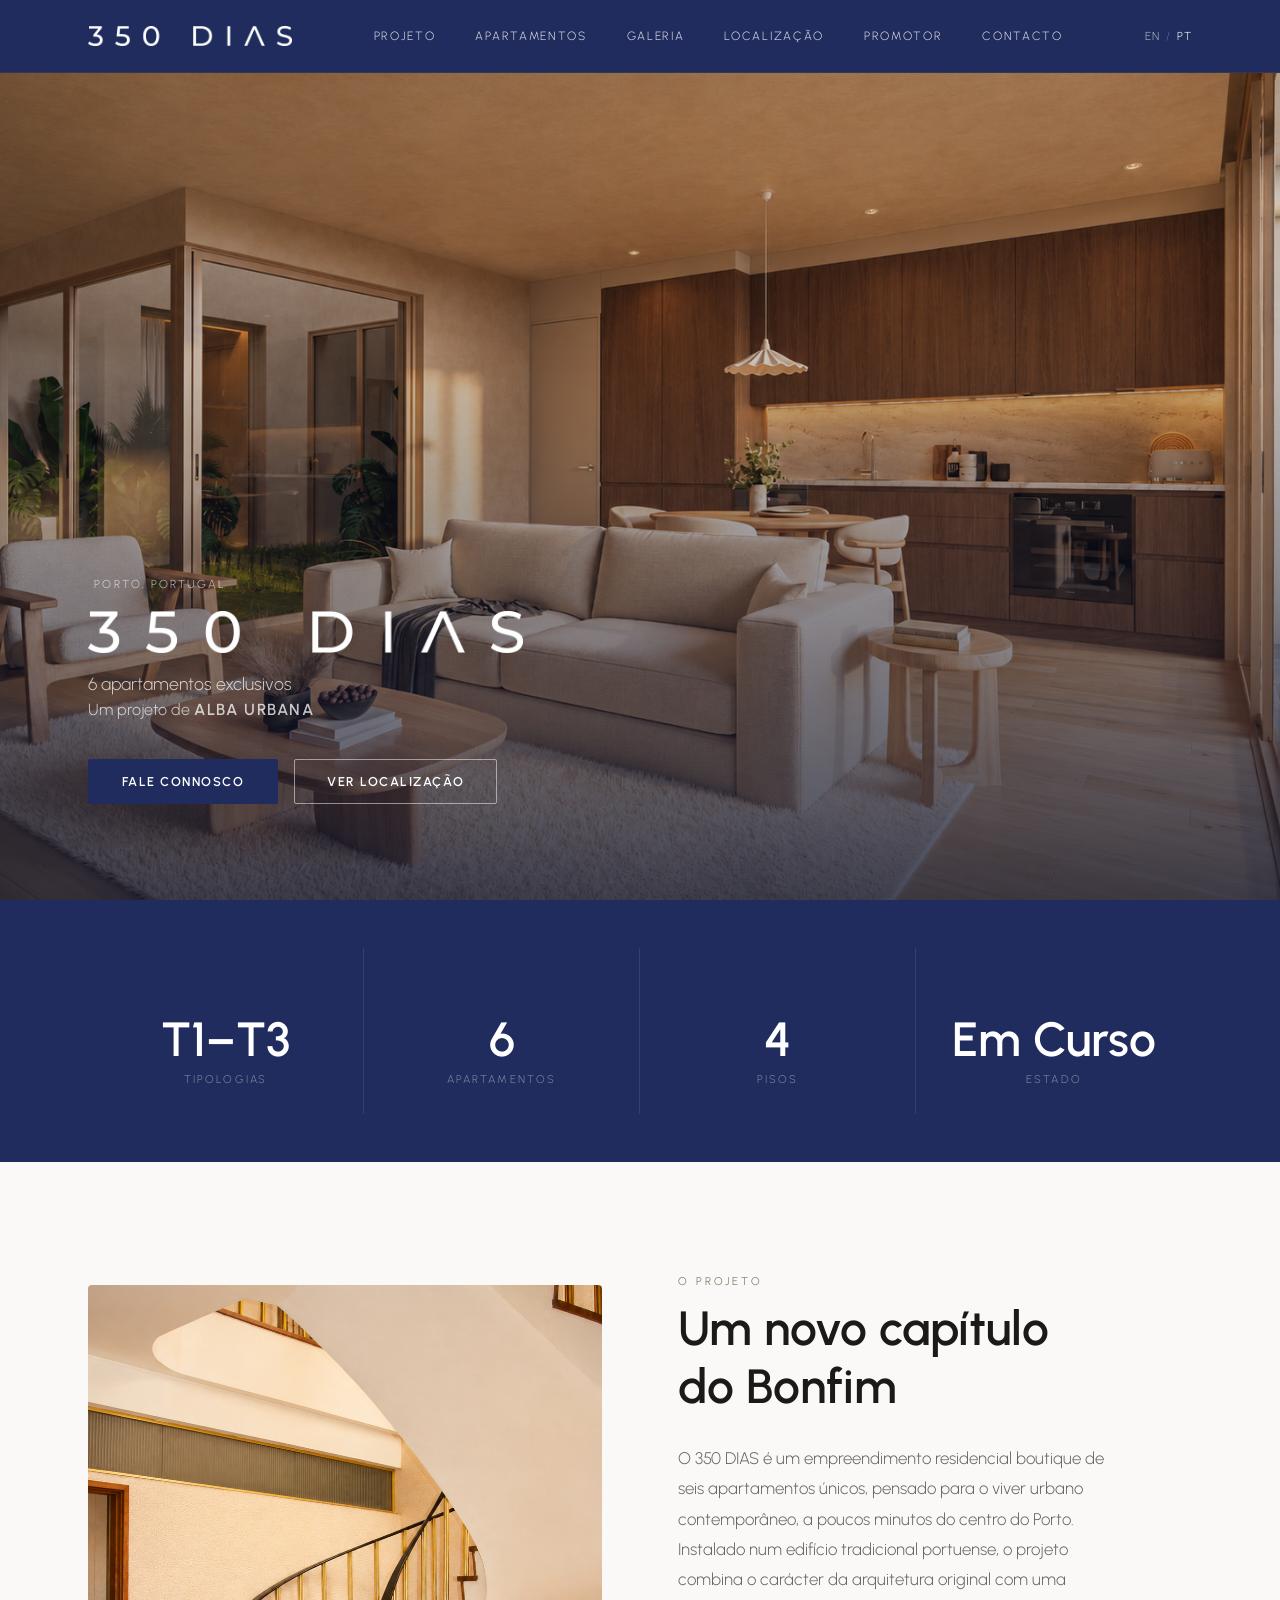
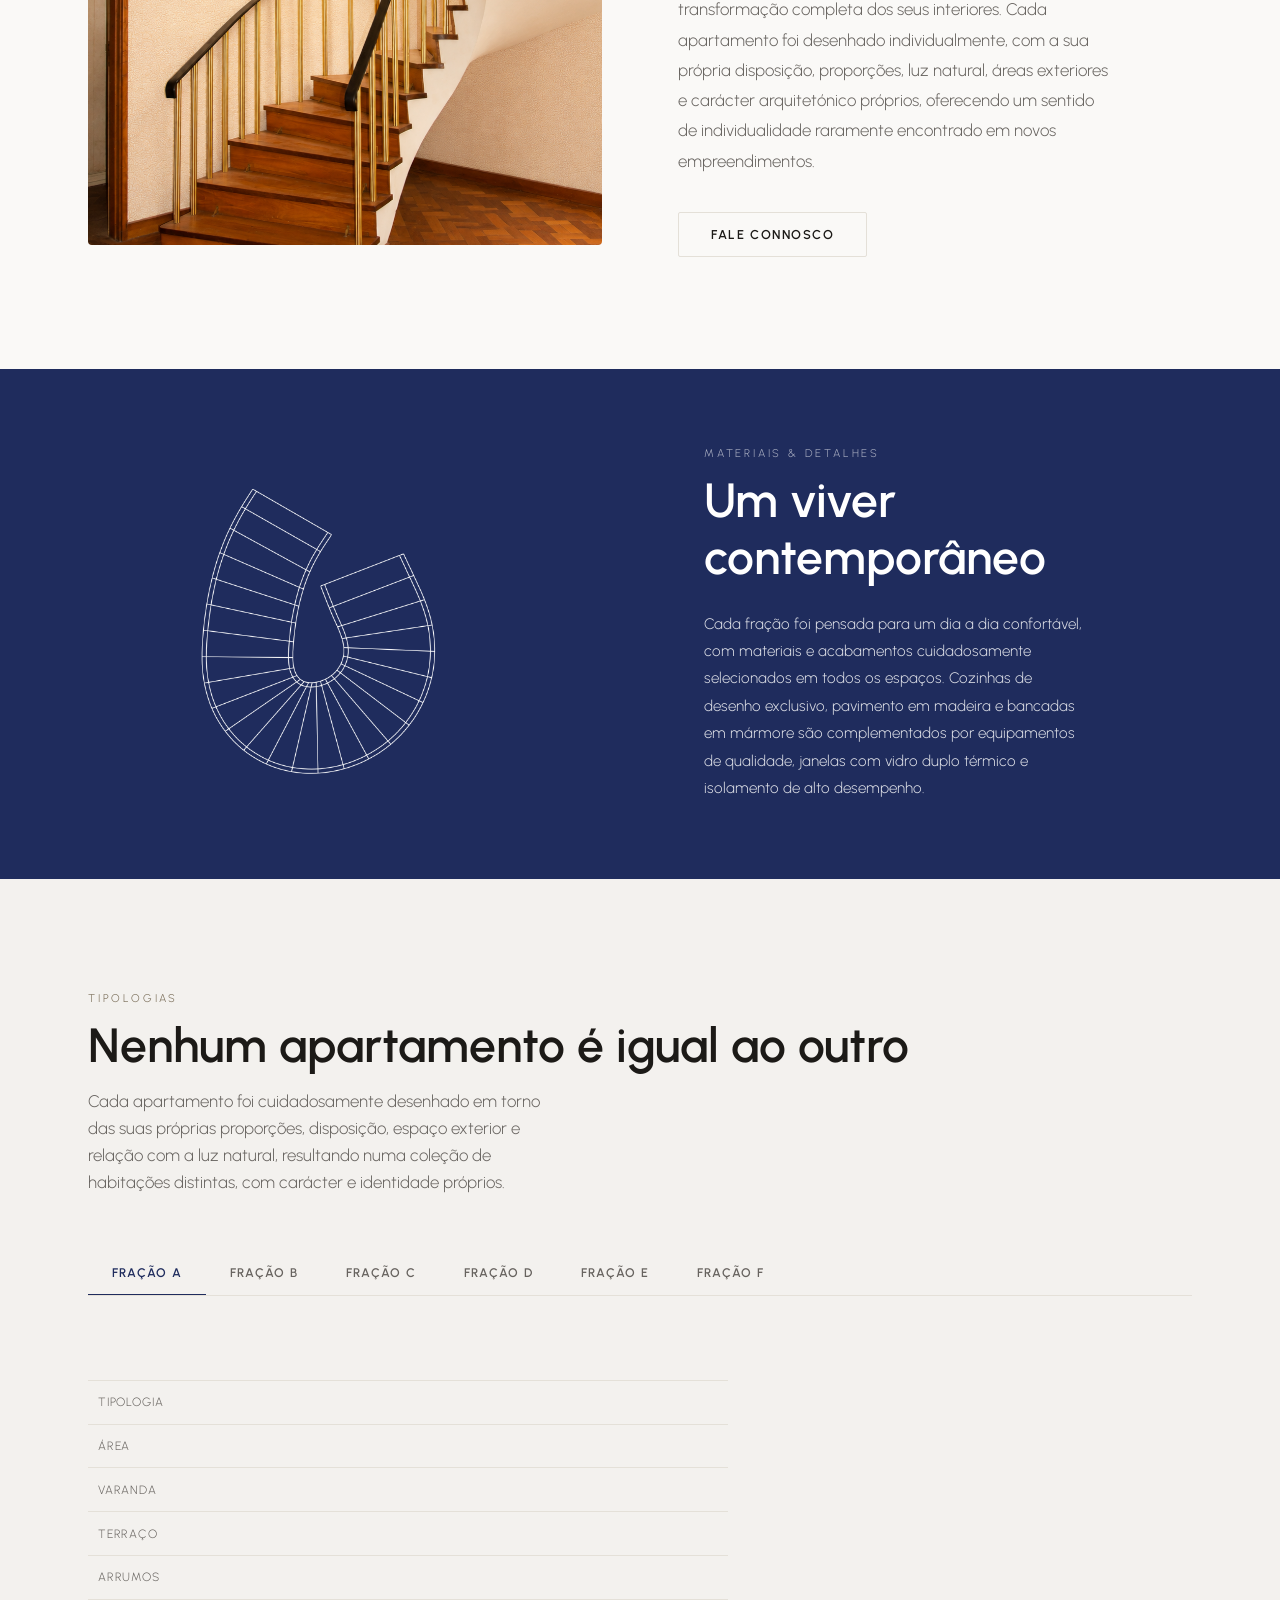
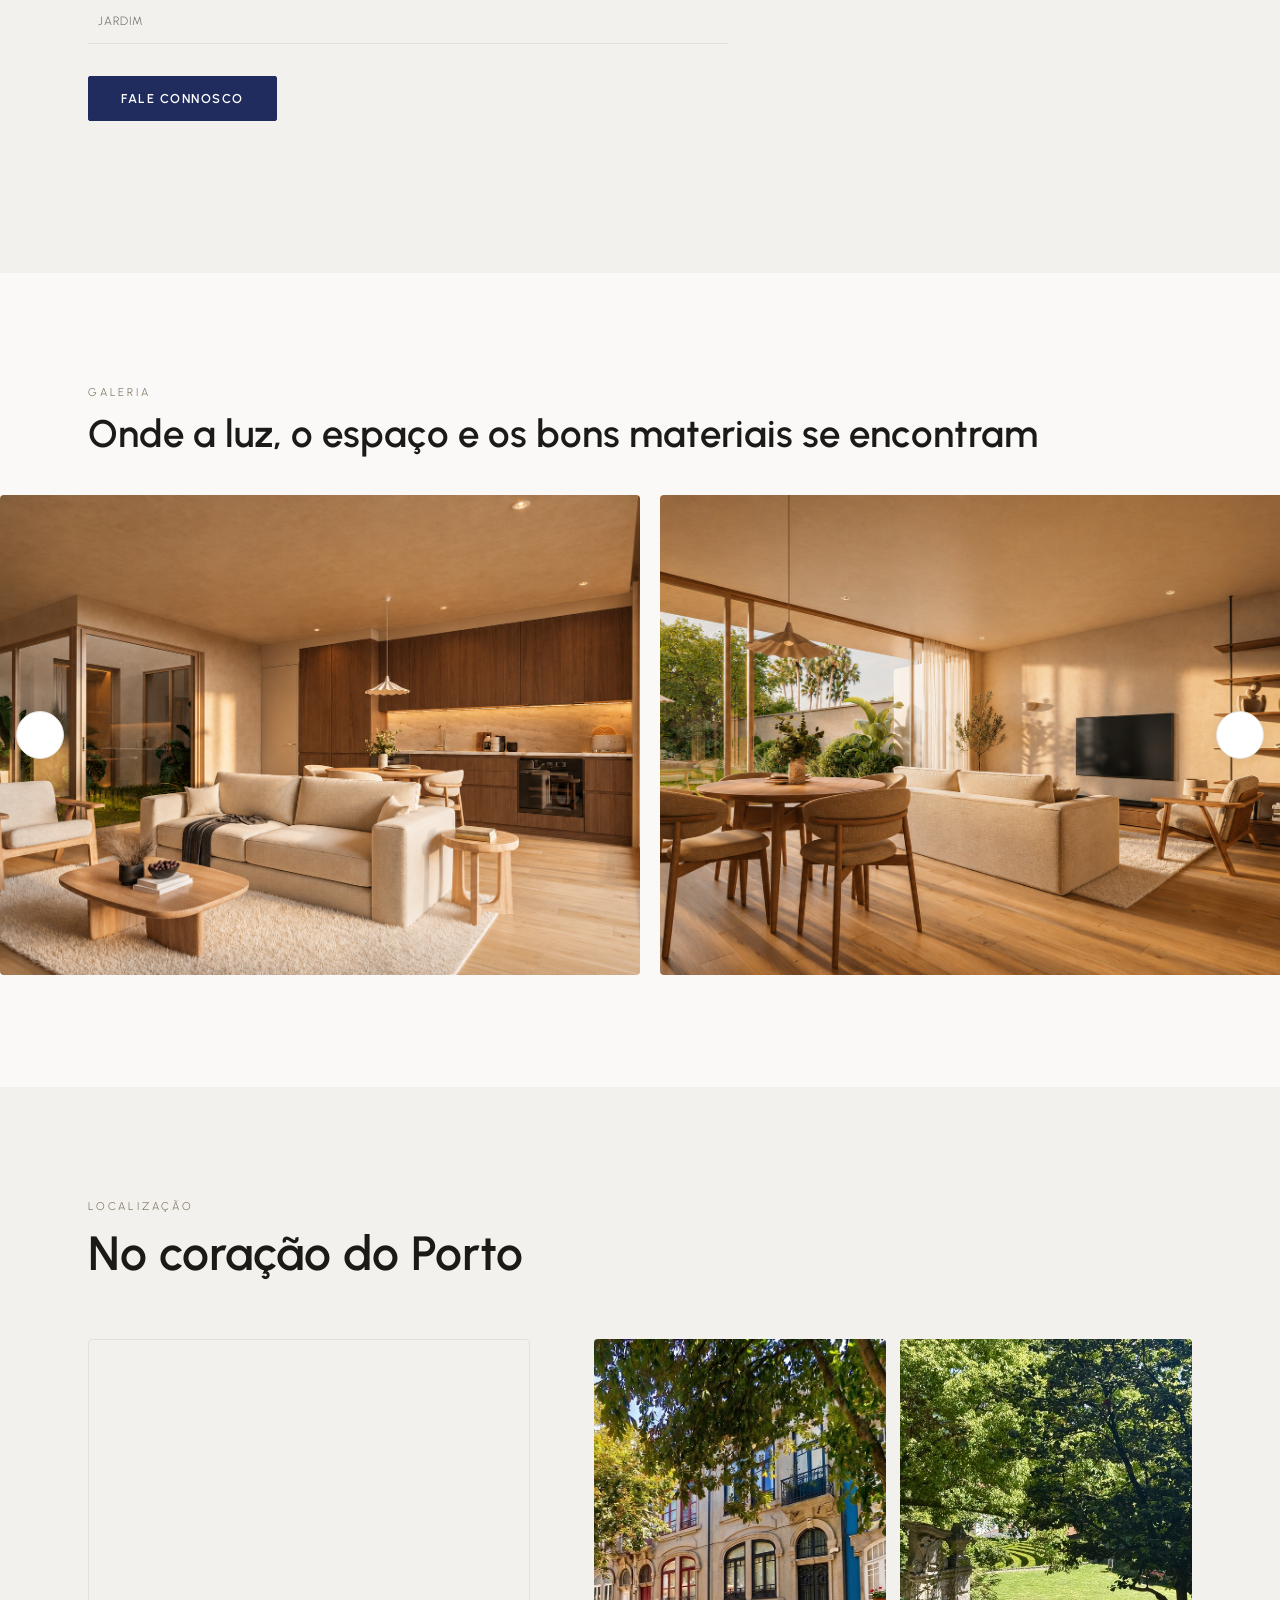
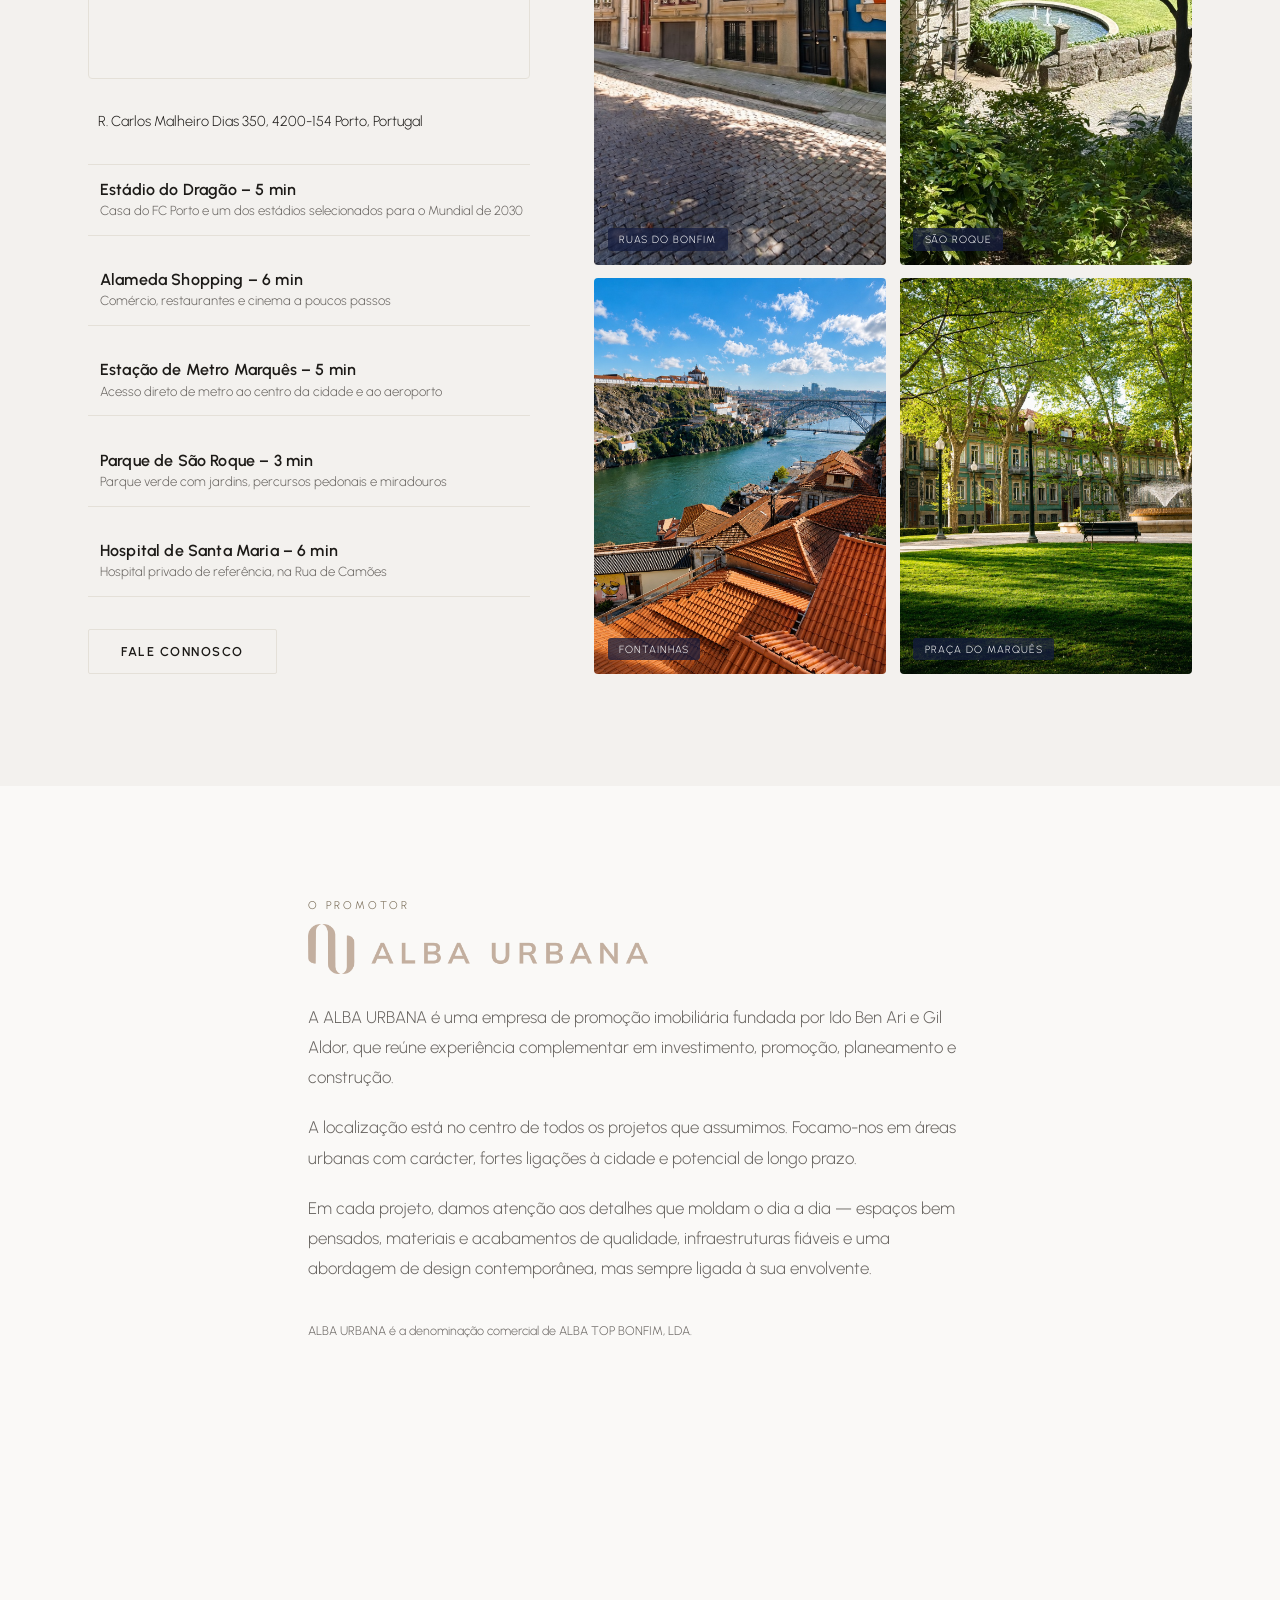
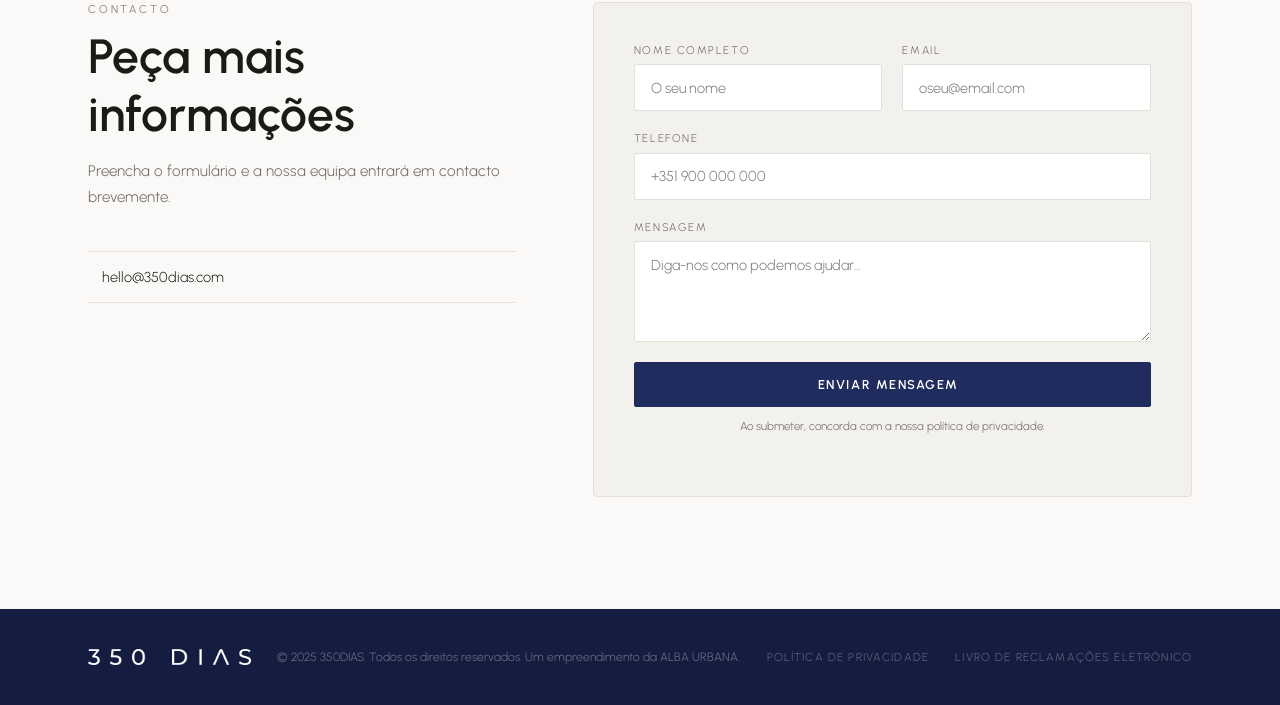
==== index-pt.html @ e238058c "Add full Portuguese (Portugal) translation of the site as index-pt.html; fix language toggle to navi" ====
<!DOCTYPE html>
<html lang="pt">
<head>
  <meta charset="UTF-8" />
  <meta name="viewport" content="width=device-width, initial-scale=1.0" />
  <title>350DIAS — Uma Nova Visão Residencial no Porto</title>
  <meta name="description" content="350DIAS é um empreendimento residencial exclusivo no Porto. Apartamentos premium pensados para o conforto, a elegância e a alma da cidade." />
  <meta name="keywords" content="350DIAS, imobiliário Porto, apartamentos de luxo, residencial Porto" />
  <meta property="og:title" content="350DIAS — Uma Nova Visão Residencial no Porto" />
  <meta property="og:description" content="Empreendimento residencial exclusivo no Porto." />
  <meta property="og:image" content="images/gallery-2.jpg" />
  <meta property="og:type" content="website" />

  <!-- Fonts: self-hosted (no external CDN — avoids sending visitor IPs to Google before consent) -->
  <link rel="stylesheet" href="assets/fonts/fonts.css" />

  <!-- Lucide Icons -->
  <script src="https://unpkg.com/lucide@latest/dist/umd/lucide.js"></script>

  <link rel="stylesheet" href="styles.css" />
</head>
<body>

  <a class="skip-link" href="#home">Saltar para o conteúdo</a>

  <!-- ── NAV ───────────────────────────────── -->
  <header class="nav" id="nav">
    <div class="nav__inner">
      <a class="nav__logo" href="#home"><img src="images/350dias-logo-white.png" alt="350 DIAS" /></a>

      <nav class="nav__links">
        <a href="#about">Projeto</a>
        <a href="#apartments">Apartamentos</a>
        <a href="#gallery">Galeria</a>
        <a href="#location">Localização</a>
        <a href="#developers">Promotor</a>
        <a href="#contact">Contacto</a>
      </nav>

      <div class="nav__controls">
        <div class="lang-toggle" id="langToggle">
          <button class="lang-btn" data-lang="en" aria-pressed="false">EN</button>
          <span class="lang-sep">/</span>
          <button class="lang-btn active" data-lang="pt" aria-pressed="true">PT</button>
        </div>
        <button class="nav__burger" id="navBurger" aria-label="Menu">
          <i data-lucide="menu"></i>
        </button>
      </div>
    </div>

    <div class="nav__drawer" id="navDrawer">
      <a href="#about"      class="drawer-link">Projeto</a>
      <a href="#apartments" class="drawer-link">Apartamentos</a>
      <a href="#gallery"    class="drawer-link">Galeria</a>
      <a href="#location"   class="drawer-link">Localização</a>
      <a href="#developers" class="drawer-link">Promotor</a>
      <a href="#contact"    class="drawer-link">Contacto</a>
    </div>
  </header>

  <main id="home" tabindex="-1">

    <!-- ── HERO ──────────────────────────────
         ADD SLIDESHOW IMAGES:
         Slide 1 uses gallery-2.jpg; slides 2–4 use hero-2.jpg, hero-3.jpg, gallery-4.jpg
         in the /images/ folder.
         To add another image: copy one .hero__slide
         div below and change the filename.
    ─────────────────────────────────────────── -->
    <section class="hero" id="hero">
      <div class="hero__slideshow" id="heroSlideshow" aria-hidden="true">
        <div class="hero__slide active" style="background-image:url('images/gallery-2.jpg')"></div>
        <div class="hero__slide"        style="background-image:url('images/hero-2.jpg')"></div>
        <div class="hero__slide"        style="background-image:url('images/hero-3.jpg')"></div>
        <div class="hero__slide"        style="background-image:url('images/gallery-4.jpg')"></div>
      </div>
      <div class="hero__overlay"></div>

      <div class="hero__content">
        <span class="hero__location">
          <i data-lucide="map-pin"></i>
          Porto, Portugal
        </span>
        <h1 class="hero__heading">
          <img src="images/350dias-logo-white.png" alt="350 DIAS" />
        </h1>
        <p class="hero__sub">
          6 apartamentos exclusivos
        </p>
        <p class="hero__by">
          Um projeto de <strong>ALBA URBANA</strong>
        </p>
        <div class="hero__ctas">
          <a href="#contact" class="btn btn--primary">Fale Connosco</a>
          <a href="#location" class="btn btn--ghost">Ver Localização</a>
        </div>
      </div>

      <div class="hero__scroll" aria-hidden="true">
        <i data-lucide="chevron-down"></i>
      </div>
    </section>

    <!-- ── STATS ─────────────────────────────── -->
    <section class="stats">
      <div class="container">
        <div class="stats__grid">
          <div class="stat"><span class="stat__value">T1–T3</span><span class="stat__label">Tipologias</span></div>
          <div class="stat"><span class="stat__value">6</span><span class="stat__label">Apartamentos</span></div>
          <div class="stat"><span class="stat__value">4</span><span class="stat__label">Pisos</span></div>
          <div class="stat"><span class="stat__value">Em Curso</span><span class="stat__label">Estado</span></div>
        </div>
      </div>
    </section>

    <!-- ── ABOUT ─────────────────────────────── -->
    <section class="about section" id="about">
      <div class="container about__grid">
        <div class="about__image-wrap">
          <div class="about__image"
               style="background-image:url('images/gallery-1.jpg')"></div>
        </div>
        <div class="about__text">
          <span class="about__by">O Projeto</span>
          <h2 class="section-heading">
            Um novo capítulo<br>do Bonfim
          </h2>
          <div class="about__body">
            <p>
              O 350 DIAS é um empreendimento residencial boutique de seis apartamentos únicos,
              pensado para o viver urbano contemporâneo, a poucos minutos do centro do Porto.
              Instalado num edifício tradicional portuense, o projeto combina o carácter da
              arquitetura original com uma transformação completa dos seus interiores.
              Cada apartamento foi desenhado individualmente, com a sua própria disposição,
              proporções, luz natural, áreas exteriores e carácter arquitetónico próprios,
              oferecendo um sentido de individualidade raramente encontrado em novos empreendimentos.
            </p>
          </div>
          <a href="#contact" class="btn btn--outline">Fale Connosco</a>
        </div>
      </div>
    </section>

    <!-- ── HERITAGE ──────────────────────────── -->
    <section class="heritage" id="heritage">
      <div class="heritage__grid">
        <div class="heritage__image-wrap">
          <img src="images/staircase-line-art.png" alt="Desenho técnico da escadaria" loading="lazy" />
        </div>
        <div class="heritage__panel">
          <span class="heritage__label">Materiais &amp; Detalhes</span>
          <h2 class="heritage__heading">Um viver contemporâneo</h2>
          <div class="heritage__body">
            <p>
              Cada fração foi pensada para um dia a dia confortável, com materiais e
              acabamentos cuidadosamente selecionados em todos os espaços. Cozinhas de
              desenho exclusivo, pavimento em madeira e bancadas em mármore são complementados
              por equipamentos de qualidade, janelas com vidro duplo térmico e isolamento de
              alto desempenho.
            </p>
          </div>
        </div>
      </div>
    </section>

    <!-- ── APARTMENTS ─────────────────────────
         UNIT IMAGES: place unit-a.png ... unit-f.png
         in /images/ folder.
         STATUS: edit status in content.js
         ("available" or "sold")
    ─────────────────────────────────────────── -->
    <section class="apartments section section--alt" id="apartments">
      <div class="container">
        <div class="section-header">
          <span class="section-label">Tipologias</span>
          <h2 class="section-heading">Nenhum apartamento é igual ao outro</h2>
          <p class="section-sub">Cada apartamento foi cuidadosamente desenhado em torno das suas próprias proporções, disposição, espaço exterior e relação com a luz natural, resultando numa coleção de habitações distintas, com carácter e identidade próprios.</p>
        </div>

        <!-- Tabs -->
        <div class="apt-tabs" id="aptTabs" role="tablist">
          <!-- Built by main.js from CONTENT.units -->
        </div>

        <!-- Panel -->
        <div class="apt-panel" id="aptPanel">
          <!-- Top: details -->
          <div class="apt-details">
            <div class="apt-details__header">
              <h3 id="aptName" class="apt-details__name"></h3>
              <span id="aptStatus" class="apt-status"></span>
            </div>
            <dl class="apt-details__list">
              <div class="apt-detail">
                <dt><i data-lucide="layout-grid"></i> Tipologia</dt>
                <dd id="aptTypology"></dd>
              </div>
              <div class="apt-detail">
                <dt><i data-lucide="maximize-2"></i> Área</dt>
                <dd id="aptArea"></dd>
              </div>
              <div class="apt-detail">
                <dt><i data-lucide="sun"></i> Varanda</dt>
                <dd id="aptBalcony"></dd>
              </div>
              <div class="apt-detail">
                <dt><i data-lucide="square"></i> Terraço</dt>
                <dd id="aptTerrace"></dd>
              </div>
              <div class="apt-detail">
                <dt><i data-lucide="archive"></i> Arrumos</dt>
                <dd id="aptStorage"></dd>
              </div>
              <div class="apt-detail">
                <dt><i data-lucide="trees"></i> Jardim</dt>
                <dd id="aptGarden"></dd>
              </div>
            </dl>
            <a href="#contact" class="btn btn--primary">Fale Connosco</a>
          </div>

          <!-- Bottom: floor plan(s) -->
          <div class="apt-image-wrap"><!-- filled by JS: one or two floor plans --></div>
          <div class="apt-floor__hint" aria-hidden="true">
            <i data-lucide="move-horizontal"></i>
            <span>Arraste para explorar</span>
          </div>
        </div>
      </div>
    </section>

    <!-- ── GALLERY ────────────────────────────
         Add images named gallery-1.jpg, gallery-2.jpg ...
         Place them in /images/ folder.
         To add: copy a .gallery__item div below.
    ─────────────────────────────────────────── -->
    <section class="gallery section" id="gallery">
      <div class="container">
        <div class="section-header">
          <span class="section-label">Galeria</span>
          <h2 class="section-heading gallery__heading">Onde a luz, o espaço e os bons materiais se encontram</h2>
        </div>
      </div>

      <div class="gallery__wrapper">
        <button class="gallery__arrow gallery__arrow--prev" id="galleryPrev" aria-label="Anterior">
          <i data-lucide="arrow-left"></i>
        </button>
        <div class="gallery__track" id="galleryTrack">
          <div class="gallery__item"><img src="images/gallery-2.jpg" alt="Entrada"     loading="lazy" /></div>
          <div class="gallery__item"><img src="images/gallery-3.jpg" alt="Edifício"     loading="lazy" /></div>
          <div class="gallery__item"><img src="images/gallery-4.jpg" alt="Edifício 2"   loading="lazy" /></div>
          <div class="gallery__item"><img src="images/gallery-5.jpg" alt="Vizinhança" loading="lazy" /></div>
          <div class="gallery__item"><img src="images/gallery-6.jpg" alt="Fachada do edifício" loading="lazy" /></div>
          <div class="gallery__item"><img src="images/gallery-7.jpg" alt="Área comum"     loading="lazy" /></div>
          <div class="gallery__item"><img src="images/gallery-8.jpg" alt="Terraço na cobertura" loading="lazy" /></div>
          <div class="gallery__item"><img src="images/gallery-9.jpg" alt="Vista do jardim"     loading="lazy" /></div>
          <div class="gallery__item"><img src="images/hero-2.jpg" alt="Fachada principal do edifício" loading="lazy" /></div>
          <div class="gallery__item"><img src="images/hero-3.jpg" alt="Fachada traseira e jardim" loading="lazy" /></div>
        </div>
        <button class="gallery__arrow gallery__arrow--next" id="galleryNext" aria-label="Seguinte">
          <i data-lucide="arrow-right"></i>
        </button>
      </div>
      <div class="gallery__hint" aria-hidden="true">
        <i data-lucide="move-horizontal"></i>
        <span>Arraste para explorar</span>
      </div>
    </section>

        <!-- ── LOCATION ──────────────────────────── -->
    <section class="location section section--alt" id="location">
      <div class="container">
        <div class="section-header">
          <span class="section-label">Localização</span>
          <h2 class="section-heading">No coração do Porto</h2>
        </div>
      </div>
      <div class="location__grid container">
        <div class="location__info">
          <div class="location__map">
            <iframe
              title="Mapa 350DIAS"
              src="https://www.google.com/maps/embed?pb=!1m18!1m12!1m3!1d3004.5!2d-8.6163!3d41.1621!2m3!1f0!2f0!3f0!3m2!1i1024!2i768!4f13.1!3m3!1m2!1s0xd2464a09f6c40f1%3A0x1!2sR.+Carlos+Malheiro+Dias+350%2C+4200-154+Porto!5e0!3m2!1spt!2spt!4v1"
              width="100%" height="100%" style="border:0" allowfullscreen loading="lazy">
            </iframe>
          </div>
          <div class="location__highlights">
          <p class="location__address">
            <i data-lucide="map-pin"></i>
            R. Carlos Malheiro Dias 350, 4200-154 Porto, Portugal
          </p>
          <ul class="location__list location__list--rich">

            <li class="location__item">
              <span class="location__icon">
                <i data-lucide="landmark"></i>
              </span>
              <span class="location__item-text">
                <strong>Estádio do Dragão – 5 min</strong>
                <span>Casa do FC Porto e um dos estádios selecionados para o Mundial de 2030</span>
              </span>
            </li>

            <li class="location__item">
              <span class="location__icon">
                <i data-lucide="shopping-bag"></i>
              </span>
              <span class="location__item-text">
                <strong>Alameda Shopping – 6 min</strong>
                <span>Comércio, restaurantes e cinema a poucos passos</span>
              </span>
            </li>

            <li class="location__item">
              <span class="location__icon">
                <i data-lucide="train-front"></i>
              </span>
              <span class="location__item-text">
                <strong>Estação de Metro Marquês – 5 min</strong>
                <span>Acesso direto de metro ao centro da cidade e ao aeroporto</span>
              </span>
            </li>

            <li class="location__item">
              <span class="location__icon">
                <i data-lucide="trees"></i>
              </span>
              <span class="location__item-text">
                <strong>Parque de São Roque – 3 min</strong>
                <span>Parque verde com jardins, percursos pedonais e miradouros</span>
              </span>
            </li>

            <li class="location__item">
              <span class="location__icon">
                <i data-lucide="hospital"></i>
              </span>
              <span class="location__item-text">
                <strong>Hospital de Santa Maria – 6 min</strong>
                <span>Hospital privado de referência, na Rua de Camões</span>
              </span>
            </li>

          </ul>
          <a href="#contact" class="btn btn--outline">Fale Connosco</a>
          </div>
        </div>
        <div class="location__gallery">
          <div class="location__photo">
            <img src="images/location-park.jpg" alt="Ruas do Bonfim" loading="lazy" />
            <span class="location__photo-caption">Ruas do Bonfim</span>
          </div>
          <div class="location__photo">
            <img src="images/location-sao-roque-2.jpg" alt="São Roque" loading="lazy" />
            <span class="location__photo-caption">São Roque</span>
          </div>
          <div class="location__photo">
            <img src="images/location-fontainhas.jpg" alt="Fontainhas" loading="lazy" />
            <span class="location__photo-caption">Fontainhas</span>
          </div>
          <div class="location__photo">
            <img src="images/location-marques.jpg" alt="Praça do Marquês" loading="lazy" />
            <span class="location__photo-caption">Praça do Marquês</span>
          </div>
        </div>
      </div>
    </section>

    <!-- ── DEVELOPERS ────────────────────────── -->
    <section class="developers section" id="developers">
      <div class="container developers__inner">
        <span class="section-label">O Promotor</span>
        <img src="images/alba-urbana-logo.png" alt="ALBA URBANA" class="developers__logo" />
        <div class="about__body developers__body">
          <p>
            A ALBA URBANA é uma empresa de promoção imobiliária fundada por Ido Ben Ari e
            Gil Aldor, que reúne experiência complementar em investimento, promoção,
            planeamento e construção.
          </p>
          <p>
            A localização está no centro de todos os projetos que assumimos. Focamo-nos em
            áreas urbanas com carácter, fortes ligações à cidade e potencial de longo prazo.
          </p>
          <p>
            Em cada projeto, damos atenção aos detalhes que moldam o dia a dia — espaços bem
            pensados, materiais e acabamentos de qualidade, infraestruturas fiáveis e uma
            abordagem de design contemporânea, mas sempre ligada à sua envolvente.
          </p>
          <p class="developers__legal-note" style="font-size:0.78rem;color:var(--color-muted);margin-top:1rem;">
            ALBA URBANA é a denominação comercial de ALBA TOP BONFIM, LDA.
          </p>
        </div>
      </div>
    </section>

    <!-- ── CONTACT ───────────────────────────── -->
    <section class="contact section" id="contact">
      <div class="container contact__grid">
        <div class="contact__info">
          <span class="section-label">Contacto</span>
          <h2 class="section-heading">Peça mais informações</h2>
          <p class="contact__sub">Preencha o formulário e a nossa equipa entrará em contacto brevemente.</p>
          <ul class="contact__channels">
            <li><a href="mailto:hello@350dias.com"><i data-lucide="mail"></i> hello@350dias.com</a></li>
          </ul>
        </div>
        <div class="contact__form-wrap">
          <form class="contact__form" id="contactForm" novalidate>
            <div class="form-row">
              <div class="form-group">
                <label for="fieldName">Nome completo</label>
                <input type="text" id="fieldName" name="fi-text-fullName" placeholder="O seu nome" required />
              </div>
              <div class="form-group">
                <label for="fieldEmail">Email</label>
                <input type="email" id="fieldEmail" name="fi-sender-email" placeholder="oseu@email.com" required />
              </div>
            </div>
            <div class="form-group">
              <label for="fieldPhone">Telefone</label>
              <input type="tel" id="fieldPhone" name="fi-sender-phone" placeholder="+351 900 000 000" />
            </div>
            <div class="form-group">
              <label for="fieldMessage">Mensagem</label>
              <textarea id="fieldMessage" name="fi-text-message" rows="4" placeholder="Diga-nos como podemos ajudar…"></textarea>
            </div>
            <button type="submit" class="btn btn--primary btn--full">
              Enviar mensagem <i data-lucide="send"></i>
            </button>
            <p class="form__note">Ao submeter, concorda com a nossa política de privacidade.</p>
            <p class="form__status" id="formStatus" aria-live="polite"></p>
          </form>
        </div>
      </div>
    </section>

  </main>

  <!-- ── FOOTER ───────────────────────────── -->
  <footer class="footer">
    <div class="container footer__inner">
      <span class="footer__logo"><img src="images/350dias-logo-white.png" alt="350 DIAS" /></span>
      <p class="footer__copy">© 2025 350DIAS. Todos os direitos reservados. Um empreendimento da ALBA URBANA.</p>
      <a href="privacy-policy-pt.html" class="footer__privacy">Política de Privacidade</a>
      <a href="https://www.livroreclamacoes.pt/Inicio/" target="_blank" rel="noopener" class="footer__privacy">Livro de Reclamações Eletrónico</a>
    </div>
  </footer>

  <!-- ── FLOOR PLAN / GALLERY LIGHTBOX ───────── -->
  <div class="lightbox" id="lightbox" role="dialog" aria-modal="true" aria-hidden="true">
    <button class="lightbox__close" id="lightboxClose" aria-label="Fechar">&times;</button>
    <button class="lightbox__nav lightbox__nav--prev" id="lightboxPrev" aria-label="Anterior">
      <svg viewBox="0 0 24 24" fill="none" stroke="currentColor" stroke-width="2"><path d="M15 18l-6-6 6-6"/></svg>
    </button>
    <img class="lightbox__img" id="lightboxImg" src="" alt="" />
    <button class="lightbox__nav lightbox__nav--next" id="lightboxNext" aria-label="Seguinte">
      <svg viewBox="0 0 24 24" fill="none" stroke="currentColor" stroke-width="2"><path d="M9 18l6-6-6-6"/></svg>
    </button>
    <span class="lightbox__counter" id="lightboxCounter"></span>
  </div>

  <script src="https://forminit.com/sdk/v1/forminit.js"></script>
  <script src="content.js"></script>
  <script src="main.js"></script>
</body>
</html>
---- assets/fonts/fonts.css ----
/* Self-hosted fonts — replaces the fonts.googleapis.com / fonts.gstatic.com
   CDN links. Loading fonts directly from Google sends visitor IP addresses
   to Google before consent is given, which is a GDPR issue. These files
   are served from your own domain instead.

   Paths below are relative to this file (not root-absolute), so this works
   whether the site is served from a domain root or a subfolder like
   idobenari-collab.github.io/dias350/. */

/* Bodoni Moda — 18pt optical-size cut, used for primary headings */
@font-face {
  font-family: 'Bodoni Moda 18pt';
  font-style: normal;
  font-weight: 400;
  font-display: swap;
  src: url('bodoni-moda-18pt-400-normal.woff2') format('woff2');
}
@font-face {
  font-family: 'Bodoni Moda 18pt';
  font-style: italic;
  font-weight: 400;
  font-display: swap;
  src: url('bodoni-moda-18pt-400-italic.woff2') format('woff2');
}

/* Urbanist — body text (Light) and subheadings/buttons (SemiBold) */
@font-face {
  font-family: 'Urbanist';
  font-style: normal;
  font-weight: 300;
  font-display: swap;
  src: url('urbanist-300-normal.woff2') format('woff2');
}
@font-face {
  font-family: 'Urbanist';
  font-style: normal;
  font-weight: 600;
  font-display: swap;
  src: url('urbanist-600-normal.woff2') format('woff2');
}
---- styles.css ----
/* ═══════════════════════════════════════════════════════════════
   350DIAS — styles.css
   Mobile-first, premium real estate
═══════════════════════════════════════════════════════════════ */

:root {
  --color-bg:       #faf9f7;
  --color-surface:  #f3f1ee;
  --color-border:   #e4e0d8;
  --color-text:     #1c1a17;
  --color-muted:    #67635f;
  --color-accent:   #b8a98a;
  --color-accent-dk:#72654f;
  --color-white:    #ffffff;
  --color-sold:     #c0392b;
  --color-avail:    #5a7a5a;

  /* Brochure navy — matched to the staircase line-art illustration */
  --color-navy:     #1f2c5d;
  --color-navy-dk:  #141d3f;

  --font-display: 'Bodoni Moda 18pt', Georgia, serif;
  --font-body:    'Urbanist', system-ui, sans-serif;

  --container: 1200px;
  --nav-h:     72px;
  --ease:      cubic-bezier(0.22, 1, 0.36, 1);
  --t-fast:    0.18s var(--ease);
  --t-med:     0.35s var(--ease);
}

/* ── RESET ───────────────────────────────── */
*, *::before, *::after { box-sizing: border-box; margin: 0; padding: 0; }
html  { scroll-behavior: smooth; font-size: 16px; }
body  { font-family: var(--font-body); font-weight: 300; color: var(--color-text); background: var(--color-bg); -webkit-font-smoothing: antialiased; overflow-x: hidden; }
img   { display: block; max-width: 100%; height: auto; }
ul    { list-style: none; }
a     { color: inherit; text-decoration: none; transition: opacity var(--t-fast); }
a:hover { opacity: 0.65; }

/* Visible keyboard-focus ring on every interactive element */
a:focus-visible, button:focus-visible, input:focus-visible, textarea:focus-visible {
  outline: 2px solid var(--color-navy); outline-offset: 2px;
}

.skip-link {
  position: absolute; left: 1rem; top: -3rem;
  background: var(--color-navy); color: var(--color-white);
  padding: 0.75rem 1.25rem; border-radius: 4px;
  font-size: 0.85rem; z-index: 1000;
  transition: top var(--t-fast);
}
.skip-link:focus { top: 1rem; }

/* ── CONTAINER ───────────────────────────── */
.container { width: 100%; max-width: var(--container); margin-inline: auto; padding-inline: clamp(1.25rem, 5vw, 3rem); }

/* ── SECTION ─────────────────────────────── */
.section      { padding-block: clamp(4rem, 10vw, 7rem); }
.section--alt { background: var(--color-surface); }

.section-header { margin-bottom: clamp(2rem, 5vw, 3.5rem); }

.section-label {
  display: block;
  font-size: 0.7rem;
  font-weight: 500;
  letter-spacing: 0.25em;
  text-transform: uppercase;
  color: var(--color-accent-dk);
  margin-bottom: 0.75rem;
}

.section-heading {
  font-family: var(--font-body);
  font-weight: 600;
  font-size: clamp(1.8rem, 4vw, 3rem);
  line-height: 1.2;
  max-width: 36ch;
}
.section-sub {
  font-size: clamp(0.9rem, 1.5vw, 1.05rem);
  color: var(--color-muted);
  max-width: 46ch;
  margin-top: 0.85rem;
  line-height: 1.6;
}

/* ── BUTTONS ─────────────────────────────── */
.btn {
  display: inline-flex; align-items: center; gap: 0.5rem;
  padding: 0.875rem 2rem;
  font-family: var(--font-body);
  font-size: 0.8rem;
  font-weight: 600;
  letter-spacing: 0.12em;
  text-transform: uppercase;
  border: 1px solid transparent;
  cursor: pointer;
  border-radius: 2px;
  transition: background var(--t-fast), color var(--t-fast), border-color var(--t-fast);
}
.btn--full { width: 100%; justify-content: center; }
.btn--primary { background: var(--color-navy); color: var(--color-white); border-color: var(--color-navy); }
.btn--primary:hover { background: var(--color-accent-dk); border-color: var(--color-accent-dk); opacity: 1; }
.btn--ghost   { background: transparent; color: var(--color-white); border-color: rgba(255,255,255,0.5); }
.btn--ghost:hover { background: rgba(255,255,255,0.12); opacity: 1; }
.btn--outline { background: transparent; color: var(--color-text); border-color: var(--color-border); }
.btn--outline:hover { border-color: var(--color-text); opacity: 1; }

/* ── NAVIGATION ──────────────────────────── */
.nav {
  position: fixed; top: 0; left: 0; right: 0; z-index: 100;
  height: var(--nav-h);
  background: var(--color-navy);
  transition: box-shadow var(--t-med), background var(--t-med);
}
.nav.scrolled {
  background: var(--color-navy-dk);
  box-shadow: 0 1px 0 rgba(0,0,0,0.15);
}
.nav__inner {
  display: flex; align-items: center; justify-content: space-between;
  height: 100%; padding-inline: clamp(1.25rem, 5vw, 3rem);
  max-width: var(--container); margin-inline: auto;
}
.nav__logo {
  display: flex; align-items: center;
}
.nav__logo img {
  display: block; height: 20px; width: auto;
}

.nav__links { display: none; gap: 2.5rem; }
@media (min-width: 900px) { .nav__links { display: flex; } }
.nav__links a {
  font-size: 0.75rem; letter-spacing: 0.14em; text-transform: uppercase;
  color: rgba(255,255,255,0.85);
  transition: color var(--t-fast);
}
.nav__links a:hover { color: var(--color-white); opacity: 1; }

.nav__controls { display: flex; align-items: center; gap: 1.25rem; }

.lang-toggle { display: flex; align-items: center; gap: 0.4rem; }
.lang-btn {
  background: none; border: none;
  font-family: var(--font-body); font-size: 0.72rem; letter-spacing: 0.1em;
  color: rgba(255,255,255,0.65); cursor: pointer; padding: 0;
  transition: color var(--t-fast);
}
.lang-btn.active { color: var(--color-white); font-weight: 500; }
.lang-sep { color: rgba(255,255,255,0.3); font-size: 0.72rem; }

.nav__burger {
  display: flex; align-items: center; justify-content: center;
  background: none; border: none; cursor: pointer; padding: 0.25rem;
  color: var(--color-white);
}
.nav__burger svg { width: 22px; height: 22px; }
@media (min-width: 900px) { .nav__burger { display: none; } }

.nav__drawer {
  display: flex; flex-direction: column;
  background: var(--color-navy-dk);
  border-top: 1px solid rgba(255,255,255,0.12);
  max-height: 0; overflow: hidden;
  transition: max-height var(--t-med), padding var(--t-med);
}
.nav__drawer.open { max-height: 400px; padding-block: 1.5rem; }
.drawer-link {
  padding: 0.85rem clamp(1.25rem, 5vw, 3rem);
  font-size: 0.8rem; letter-spacing: 0.12em; text-transform: uppercase;
  color: var(--color-white);
  border-bottom: 1px solid rgba(255,255,255,0.12);
}
.drawer-link:last-child { border-bottom: none; }

/* ── HERO ────────────────────────────────── */
.hero {
  position: relative;
  height: 100svh; min-height: 600px;
  display: flex; align-items: flex-end;
  padding-bottom: clamp(3rem, 8vw, 6rem);
  overflow: hidden;
}

/* Slideshow */
.hero__slideshow { position: absolute; inset: 0; z-index: 0; }
.hero__slide {
  position: absolute; inset: 0;
  background-size: cover; background-position: center;
  opacity: 0;
  transition: opacity 1.5s ease-in-out;
}
.hero__slide.active { opacity: 1; }

.hero__overlay {
  position: absolute; inset: 0; z-index: 1;
  background: linear-gradient(to top, rgba(19,25,48,0.78) 0%, rgba(19,25,48,0.22) 60%, rgba(19,25,48,0.1) 100%);
}
.hero__content {
  position: relative; z-index: 2;
  padding-inline: clamp(1.25rem, 5vw, 3rem);
  max-width: var(--container); margin-inline: auto; width: 100%;
}
.hero__location {
  display: inline-flex; align-items: center; gap: 0.4rem;
  font-size: 0.72rem; letter-spacing: 0.18em; text-transform: uppercase;
  color: rgba(255,255,255,0.7); margin-bottom: 1.25rem;
}
.hero__location svg { width: 13px; height: 13px; }
.hero__heading {
  margin-bottom: 1.25rem;
}
.hero__heading img {
  display: block; width: clamp(260px, 34vw, 540px); height: auto;
}
.hero__sub {
  font-size: clamp(0.9rem, 2vw, 1.1rem); font-weight: 300;
  color: rgba(255,255,255,0.75); margin-bottom: 0.35rem; max-width: 44ch;
}
.hero__by {
  font-size: clamp(0.85rem, 1.8vw, 1rem); font-weight: 300;
  color: rgba(255,255,255,0.75); margin-bottom: 2.5rem; max-width: 44ch;
}
.hero__by strong {
  font-weight: 600; letter-spacing: 0.1em;
}
.hero__ctas { display: flex; flex-wrap: wrap; gap: 1rem; }
.hero__ctas .btn { min-width: 190px; justify-content: center; }
@media (max-width: 480px) {
  .hero__ctas { flex-direction: column; }
  .hero__ctas .btn { width: 100%; min-width: 0; }
}
.hero__scroll {
  position: absolute; bottom: 2rem; right: clamp(1.25rem, 5vw, 3rem); z-index: 2;
  color: rgba(255,255,255,0.5); animation: bounce 2s infinite;
}
.hero__scroll svg { width: 22px; height: 22px; }
@keyframes bounce { 0%,100% { transform: translateY(0); } 50% { transform: translateY(6px); } }

/* ── STATS ───────────────────────────────── */
.stats { background: var(--color-navy); padding-block: clamp(2rem, 5vw, 3rem); }
.stats__grid {
  display: grid; grid-template-columns: repeat(2, 1fr);
}
@media (min-width: 640px) { .stats__grid { grid-template-columns: repeat(4, 1fr); } }
.stat {
  display: flex; flex-direction: column; align-items: center; text-align: center;
  padding: 1.75rem 1rem;
  border-right: 1px solid rgba(255,255,255,0.1);
}
.stat:last-child { border-right: none; }
@media (max-width: 639px) {
  .stat:nth-child(2) { border-right: none; }
  .stat:nth-child(1), .stat:nth-child(2) { border-bottom: 1px solid rgba(255,255,255,0.1); }
}
.stats__disclaimer {
  text-align: center;
  font-size: 0.72rem;
  color: rgba(255,255,255,0.45);
  margin-top: 1.25rem;
}
.stat__value {
  font-family: var(--font-body); font-size: clamp(1.8rem, 4vw, 3rem);
  font-weight: 600; color: var(--color-white); line-height: 1.1; margin-bottom: 0.4rem;
  min-height: clamp(3.4rem, 7.5vw, 5.6rem);
  display: flex; align-items: flex-end; justify-content: center;
}
.stat__label { font-size: 0.7rem; letter-spacing: 0.18em; text-transform: uppercase; color: rgba(255,255,255,0.45); }

/* ── ABOUT ───────────────────────────────── */
.about__grid {
  display: grid; grid-template-columns: 1fr;
  gap: clamp(2.5rem, 6vw, 5rem); align-items: center;
}
@media (min-width: 900px) { .about__grid { grid-template-columns: 1fr 1fr; } }

.about__image-wrap {
  position: relative;
  height: clamp(320px, 55vw, 560px);
  overflow: hidden; border-radius: 4px;
}
.about__image {
  position: absolute; inset: -20% 0;
  background-size: cover; background-position: center;
  will-change: transform;
}
.about__text { max-width: 48ch; }
.about__body { display: flex; flex-direction: column; gap: 1.25rem; margin-block: 1.75rem 2.25rem; }
.about__body p { font-size: clamp(0.95rem, 1.5vw, 1.05rem); line-height: 1.8; color: var(--color-muted); }

/* ── HERITAGE (navy brand moment) ─────────── */
.heritage {
  background: var(--color-navy);
  color: var(--color-white);
}
.heritage__grid {
  display: grid; grid-template-columns: 1fr;
}
@media (min-width: 800px) { .heritage__grid { grid-template-columns: 1fr 1fr; } }

.heritage__image-wrap {
  position: relative;
  min-height: 340px;
  display: flex; align-items: center; justify-content: center;
  padding: clamp(2rem, 5vw, 3.5rem);
}
.heritage__image-wrap img {
  width: 100%; max-width: 460px; height: auto;
  object-fit: contain;
}

.heritage__panel {
  display: flex; flex-direction: column; justify-content: center;
  padding: clamp(2.5rem, 6vw, 5rem) clamp(1.25rem, 5vw, 4rem);
}
.heritage__bars {
  display: flex; gap: 5px; margin-bottom: 1.75rem;
}
.heritage__bars span {
  display: block; width: 3px; height: 22px;
  background: var(--color-white); opacity: 0.85;
}
.heritage__label {
  display: block;
  font-size: 0.7rem; font-weight: 500; letter-spacing: 0.25em;
  text-transform: uppercase; color: rgba(255,255,255,0.65);
  margin-bottom: 0.75rem;
}
.heritage__heading {
  font-family: var(--font-body); font-weight: 600;
  font-size: clamp(1.9rem, 4vw, 3rem); line-height: 1.2;
  max-width: 14ch; margin-bottom: 1.5rem;
}
.heritage__body {
  max-width: 42ch;
}
.heritage__body p { font-size: 0.95rem; line-height: 1.8; color: rgba(255,255,255,0.85); text-align: left; }

/* ── APARTMENTS ──────────────────────────── */
.apt-tabs {
  display: flex; flex-wrap: wrap; gap: 0;
  border-bottom: 1px solid var(--color-border);
  margin-bottom: clamp(2rem, 4vw, 3rem);
  overflow-x: auto; scrollbar-width: none;
}
.apt-tabs::-webkit-scrollbar { display: none; }

.apt-tab {
  background: none; border: none;
  border-bottom: 2px solid transparent;
  padding: 0.85rem 1.5rem;
  font-family: var(--font-body); font-size: 0.78rem;
  font-weight: 600; letter-spacing: 0.1em; text-transform: uppercase;
  color: var(--color-muted); cursor: pointer; white-space: nowrap;
  margin-bottom: -1px;
  transition: color var(--t-fast), border-color var(--t-fast);
}
.apt-tab:hover  { color: var(--color-navy); }
.apt-tab.active { color: var(--color-navy); border-bottom-color: var(--color-navy); }

.apt-panel {
  display: flex; flex-direction: column;
  gap: clamp(1.75rem, 4vw, 2.5rem);
  animation: fadeUp 0.4s ease both;
}

@keyframes fadeUp {
  from { opacity: 0; transform: translateY(12px); }
  to   { opacity: 1; transform: translateY(0); }
}

/* Unit image */
.apt-image-wrap {
  display: flex; flex-direction: column;
  justify-content: center; gap: clamp(1rem, 3vw, 1.75rem);
  max-width: 1100px; /* base width for the largest unit (fills the container); JS scales smaller units down proportionally */
  margin-inline: 0; width: 100%;
  transition: max-width 0.3s ease;
}
.apt-floor {
  width: 100%;
  height: clamp(220px, 28vw, 420px);
  display: flex; align-items: center; justify-content: center;
}
.apt-floor img {
  display: block; width: auto; height: 100%; max-width: 100%;
  object-fit: contain;
  background: #fff;
  transition: opacity 0.3s ease;
}
.apt-floor__label {
  display: block;
  font-size: 0.7rem; font-weight: 600; letter-spacing: 0.16em;
  text-transform: uppercase; color: var(--color-navy);
  margin-bottom: 0.6rem;
}
/* Two-floor duplex units (e.g. Unit E): show floors side by side, not stacked */
.apt-image-wrap--split {
  flex-direction: row;
  align-items: stretch;
}
.apt-image-wrap--split .apt-floor {
  width: auto;
  flex: 1 1 0%;
  min-width: 0; /* allow flex children to shrink below image intrinsic width */
}
.apt-image-wrap--split .apt-floor:not(:last-child) {
  padding-bottom: 0;
  padding-right: clamp(1rem, 3vw, 1.75rem);
  border-bottom: none;
  border-right: 1px solid rgba(31,44,93,0.15);
}
@media (max-width: 639px) {
  /* Too narrow for side-by-side floor plans — stack instead */
  .apt-image-wrap--split { flex-direction: column; }
  .apt-image-wrap--split .apt-floor:not(:last-child) {
    padding-bottom: clamp(1rem, 3vw, 1.75rem);
    padding-right: 0;
    border-right: none;
    border-bottom: 1px solid rgba(31,44,93,0.15);
  }
  /* Wide/elongated plans (e.g. larger units) become unreadably short if
     squeezed to the full screen width. Fix the height instead and let
     the plan scroll horizontally so it stays legible. */
  .apt-image-wrap { overflow-x: auto; -webkit-overflow-scrolling: touch; }
  .apt-floor { width: max-content; max-width: none; height: 260px; }
  .apt-floor img { width: auto; height: 100%; max-width: none; }
  .apt-floor__hint {
    display: flex; align-items: center; justify-content: center; gap: 0.5rem;
    margin-top: 0.85rem;
    font-size: 0.7rem; letter-spacing: 0.12em; text-transform: uppercase;
    color: var(--color-muted);
  }
}
@media (min-width: 640px) {
  .apt-floor__hint { display: none; }
}

/* Unit details */
.apt-details { max-width: 640px; margin-inline: 0; width: 100%; }
.apt-details__header {
  display: flex; align-items: center; gap: 1rem;
  margin-bottom: 1.75rem;
}
.apt-details__name {
  font-family: var(--font-body);
  font-size: clamp(1.5rem, 3vw, 2rem); font-weight: 600;
}

/* Status badge */
.apt-status {
  font-size: 0.65rem; font-weight: 500;
  letter-spacing: 0.12em; text-transform: uppercase;
  padding: 0.25rem 0.75rem; border-radius: 20px;
}
.apt-status--available { background: rgba(90,122,90,0.1); color: var(--color-avail); }
.apt-status--sold      { background: rgba(192,57,43,0.1);  color: var(--color-sold); }

.apt-details__list {
  display: flex; flex-direction: column;
  border-top: 1px solid var(--color-border);
  margin-bottom: 2rem;
}
.apt-detail {
  display: flex; justify-content: space-between; align-items: center;
  padding: 0.9rem 0;
  border-bottom: 1px solid var(--color-border);
}
.apt-detail dt {
  display: flex; align-items: center; gap: 0.6rem;
  font-size: 0.75rem; letter-spacing: 0.08em; text-transform: uppercase;
  color: var(--color-muted);
}
.apt-detail dt svg { width: 14px; height: 14px; flex-shrink: 0; }
.apt-detail dd { font-size: 0.95rem; color: var(--color-text); }

/* ── GALLERY ─────────────────────────────── */
.gallery .section-header { margin-bottom: clamp(1.5rem, 3vw, 2.5rem); }
.gallery__heading { max-width: none; font-size: clamp(1.5rem, 3vw, 2.6rem); white-space: nowrap; }
@media (max-width: 640px) { .gallery__heading { white-space: normal; font-size: clamp(1.5rem, 5vw, 2rem); } }
.gallery__wrapper { position: relative; width: 100%; }
.gallery__track {
  display: flex; gap: clamp(0.75rem, 2vw, 1.25rem);
  overflow-x: auto; scroll-snap-type: x mandatory;
  -webkit-overflow-scrolling: touch; scroll-behavior: smooth;
  padding-inline: clamp(1.25rem, 5vw, 3rem);
  scrollbar-width: none; cursor: grab;
}
.gallery__track:active { cursor: grabbing; }
.gallery__track::-webkit-scrollbar { display: none; }
.gallery__item {
  flex: 0 0 auto;
  width: clamp(320px, 58vw, 640px);
  height: clamp(320px, 44vw, 480px);
  scroll-snap-align: start;
  border-radius: 4px; overflow: hidden;
  background: var(--color-surface);
  cursor: zoom-in;
}
.gallery__item img { width: 100%; height: 100%; object-fit: cover; transition: transform 0.5s var(--ease); pointer-events: none; }
.gallery__item:hover img { transform: scale(1.03); }

.gallery__arrow {
  display: none; position: absolute; top: 50%; transform: translateY(-50%);
  z-index: 5; background: var(--color-white); border: 1px solid var(--color-border);
  border-radius: 50%; width: 48px; height: 48px;
  align-items: center; justify-content: center; cursor: pointer;
  box-shadow: 0 2px 12px rgba(0,0,0,0.08); color: var(--color-text);
  transition: background var(--t-fast), color var(--t-fast);
}
.gallery__arrow:hover { background: var(--color-navy); color: var(--color-white); }
.gallery__arrow svg   { width: 20px; height: 20px; }
@media (min-width: 768px) { .gallery__arrow { display: flex; } }
.gallery__arrow--prev { left:  max(0.5rem, calc(50vw - var(--container)/2 - 24px)); }
.gallery__arrow--next { right: max(0.5rem, calc(50vw - var(--container)/2 - 24px)); }

.gallery__hint {
  display: flex; align-items: center; justify-content: center; gap: 0.5rem;
  margin-top: 1.5rem;
  font-size: 0.72rem; letter-spacing: 0.14em; text-transform: uppercase;
  color: var(--color-muted);
}
.gallery__hint svg { width: 16px; height: 16px; }
@media (min-width: 768px) { .gallery__hint { display: none; } }

/* ── LOCATION ────────────────────────────── */
.location__grid {
  display: grid; grid-template-columns: 1fr;
  gap: clamp(2rem, 5vw, 4rem); align-items: stretch;
}
@media (min-width: 768px) { .location__grid { grid-template-columns: 0.85fr 1.15fr; } }

.location__info { display: flex; flex-direction: column; }
.location__map {
  height: clamp(260px, 32vw, 340px);
  border-radius: 4px; overflow: hidden;
  border: 1px solid var(--color-border);
  margin-bottom: clamp(1.5rem, 3vw, 2rem);
}
.location__map { position: relative; }
.location__map iframe { display: block; width: 100%; height: 100%; }
.location__address {
  display: flex; align-items: flex-start; gap: 0.6rem;
  font-size: 0.9rem; color: var(--color-text);
  margin-bottom: 2rem; line-height: 1.5;
}
.location__address svg { width: 16px; height: 16px; flex-shrink: 0; margin-top: 2px; color: var(--color-accent-dk); }
.location__list { border-top: 1px solid var(--color-border); margin-bottom: 2.5rem; }
.location__list li {
  display: flex; align-items: center; gap: 0.75rem;
  padding: 0.9rem 0; border-bottom: 1px solid var(--color-border);
  font-size: 0.88rem;
}
.location__list li svg { width: 16px; height: 16px; color: var(--color-accent-dk); flex-shrink: 0; }

.location__gallery {
  display: grid; grid-template-columns: 1fr 1fr;
  gap: 0.85rem;
  height: 100%;
}
.location__photo {
  position: relative;
  min-height: 155px;
  border-radius: 4px; overflow: hidden;
  cursor: zoom-in;
}
.location__photo img { width: 100%; height: 100%; object-fit: cover; object-position: center 40%; display: block; transition: transform 0.5s var(--ease); }
.location__photo:hover img { transform: scale(1.03); }
.location__photo-caption {
  position: absolute; left: 0.85rem; bottom: 0.85rem;
  padding: 0.3rem 0.7rem;
  background: rgba(20, 29, 63, 0.75);
  color: var(--color-white);
  font-size: 0.65rem; letter-spacing: 0.1em; text-transform: uppercase;
  border-radius: 3px;
}

/* ── CONTACT ─────────────────────────────── */
.contact__grid {
  display: grid; grid-template-columns: 1fr;
  gap: clamp(3rem, 6vw, 5rem); align-items: start;
}
@media (min-width: 900px) { .contact__grid { grid-template-columns: 1fr 1.4fr; } }
.contact__sub { font-size: 0.95rem; color: var(--color-muted); margin-top: 1rem; margin-bottom: 2.5rem; line-height: 1.7; }
.contact__channels { border-top: 1px solid var(--color-border); }
.contact__channels li a {
  display: flex; align-items: center; gap: 0.85rem;
  padding: 1rem 0; border-bottom: 1px solid var(--color-border);
  font-size: 0.9rem;
}
.contact__channels li a svg { width: 17px; height: 17px; color: var(--color-accent-dk); }
.contact__form-wrap {
  background: var(--color-surface); border: 1px solid var(--color-border);
  border-radius: 4px; padding: clamp(1.5rem, 4vw, 2.5rem);
}
.form-row { display: grid; grid-template-columns: 1fr; gap: 1.25rem; margin-bottom: 1.25rem; }
@media (min-width: 480px) { .form-row { grid-template-columns: 1fr 1fr; } }
.form-group { display: flex; flex-direction: column; gap: 0.45rem; margin-bottom: 1.25rem; }
.form-row .form-group { margin-bottom: 0; }
.form-group label { font-size: 0.7rem; letter-spacing: 0.14em; text-transform: uppercase; color: var(--color-muted); }
.form-group input,
.form-group textarea {
  width: 100%; padding: 0.85rem 1rem;
  font-family: var(--font-body); font-size: 0.9rem;
  background: var(--color-white); border: 1px solid var(--color-border);
  border-radius: 2px; outline: none; resize: vertical;
  transition: border-color var(--t-fast), box-shadow var(--t-fast);
}
.form-group input:focus,
.form-group textarea:focus {
  border-color: var(--color-navy);
  box-shadow: 0 0 0 3px rgba(31,44,93,0.12);
}
.form__note { margin-top: 0.75rem; font-size: 0.72rem; color: var(--color-muted); text-align: center; }
.form__status { margin-top: 0.6rem; font-size: 0.8rem; text-align: center; min-height: 1em; }
.form__status--success { color: var(--color-avail); }
.form__status--error   { color: var(--color-sold); }

/* ── FOOTER ──────────────────────────────── */
.footer { background: var(--color-navy-dk); padding-block: 2.5rem; }
.footer__inner { display: flex; flex-wrap: wrap; align-items: center; justify-content: space-between; gap: 1rem; }
.footer__logo  { display: inline-flex; align-items: center; }
.footer__logo img { display: block; height: 16px; width: auto; }
.footer__copy  { font-size: 0.75rem; color: rgba(255,255,255,0.4); }
.footer__privacy { font-size: 0.72rem; letter-spacing: 0.1em; text-transform: uppercase; color: rgba(255,255,255,0.35); }
.footer__privacy:hover { color: rgba(255,255,255,0.7); opacity: 1; }

/* ── PARALLAX ────────────────────────────── */
.parallax-section { overflow: hidden; }

/* ── SCROLL REVEAL ───────────────────────── */
.reveal { opacity: 0; transform: translateY(24px); transition: opacity 0.7s var(--ease), transform 0.7s var(--ease); }
.reveal.visible { opacity: 1; transform: translateY(0); }

/* ── LOCATION LIST — rich items ─────────────────────────────── */
.location__list--rich {
  list-style: none;
  padding: 0;
  margin: 0 0 2rem;
  display: flex;
  flex-direction: column;
  gap: 1.25rem;
}

.location__item {
  display: flex;
  align-items: flex-start;
  gap: 0.875rem;
}

.location__icon {
  flex-shrink: 0;
  display: flex;
  align-items: center;
  justify-content: center;
  margin-top: 0.1rem;
  color: var(--color-accent-dk);
}
.location__icon svg { width: 18px; height: 18px; stroke-width: 1.5; }

.location__item-text {
  display: flex;
  flex-direction: column;
  gap: 0.2rem;
}

.location__item-text strong {
  font-family: var(--font-body);
  font-size: 1rem;
  font-weight: 600;
  color: var(--color-text);
  letter-spacing: 0.01em;
}

.location__item-text span {
  font-size: 0.82rem;
  color: var(--color-muted);
  line-height: 1.4;
}

/* ── FLOOR PLAN LIGHTBOX ─────────────────── */
.apt-floor img { cursor: zoom-in; }

.lightbox {
  position: fixed; inset: 0; z-index: 300;
  display: flex; align-items: center; justify-content: center;
  padding: clamp(1.5rem, 5vw, 4rem);
  background: rgba(20, 29, 63, 0.92);
  opacity: 0; visibility: hidden;
  transition: opacity 0.25s ease, visibility 0.25s ease;
}
.lightbox.open { opacity: 1; visibility: visible; }

.lightbox__img {
  max-width: 100%; max-height: 100%;
  width: auto; height: auto;
  background: #fff;
  border-radius: 4px;
  box-shadow: 0 20px 60px rgba(0,0,0,0.4);
  transform: scale(0.96);
  transition: transform 0.25s ease;
}
.lightbox.open .lightbox__img { transform: scale(1); }

.lightbox__close {
  position: absolute; top: clamp(1rem, 3vw, 2rem); right: clamp(1rem, 3vw, 2rem);
  width: 42px; height: 42px;
  display: flex; align-items: center; justify-content: center;
  background: rgba(255,255,255,0.1); border: 1px solid rgba(255,255,255,0.25);
  border-radius: 50%; color: var(--color-white);
  font-size: 1.6rem; line-height: 1; cursor: pointer;
  transition: background var(--t-fast);
}
.lightbox__close:hover { background: rgba(255,255,255,0.2); }

.lightbox__nav {
  position: absolute; top: 50%; transform: translateY(-50%);
  width: 48px; height: 48px;
  display: flex; align-items: center; justify-content: center;
  background: rgba(255,255,255,0.1); border: 1px solid rgba(255,255,255,0.25);
  border-radius: 50%; color: var(--color-white); cursor: pointer;
  transition: background var(--t-fast);
}
.lightbox__nav:hover { background: rgba(255,255,255,0.2); }
.lightbox__nav svg { width: 22px; height: 22px; }
.lightbox__nav--prev { left: clamp(0.75rem, 3vw, 2rem); }
.lightbox__nav--next { right: clamp(0.75rem, 3vw, 2rem); }
.lightbox__nav[hidden] { display: none; }

.lightbox__counter {
  position: absolute; bottom: clamp(1rem, 3vw, 1.75rem); left: 50%;
  transform: translateX(-50%);
  font-size: 0.75rem; letter-spacing: 0.1em; color: rgba(255,255,255,0.75);
}
.lightbox__counter:empty { display: none; }

/* ── DEVELOPERS ──────────────────────────── */
.developers__inner { max-width: 760px; }
.developers__logo { display: block; width: 340px; max-width: 100%; height: auto; margin-bottom: 1.75rem; }
.developers__body p { max-width: 68ch; }

.about__by {
  display: block;
  font-size: 0.7rem;
  font-weight: 500;
  letter-spacing: 0.25em;
  text-transform: uppercase;
  color: var(--color-accent-dk);
  margin-bottom: 0.75rem;
}
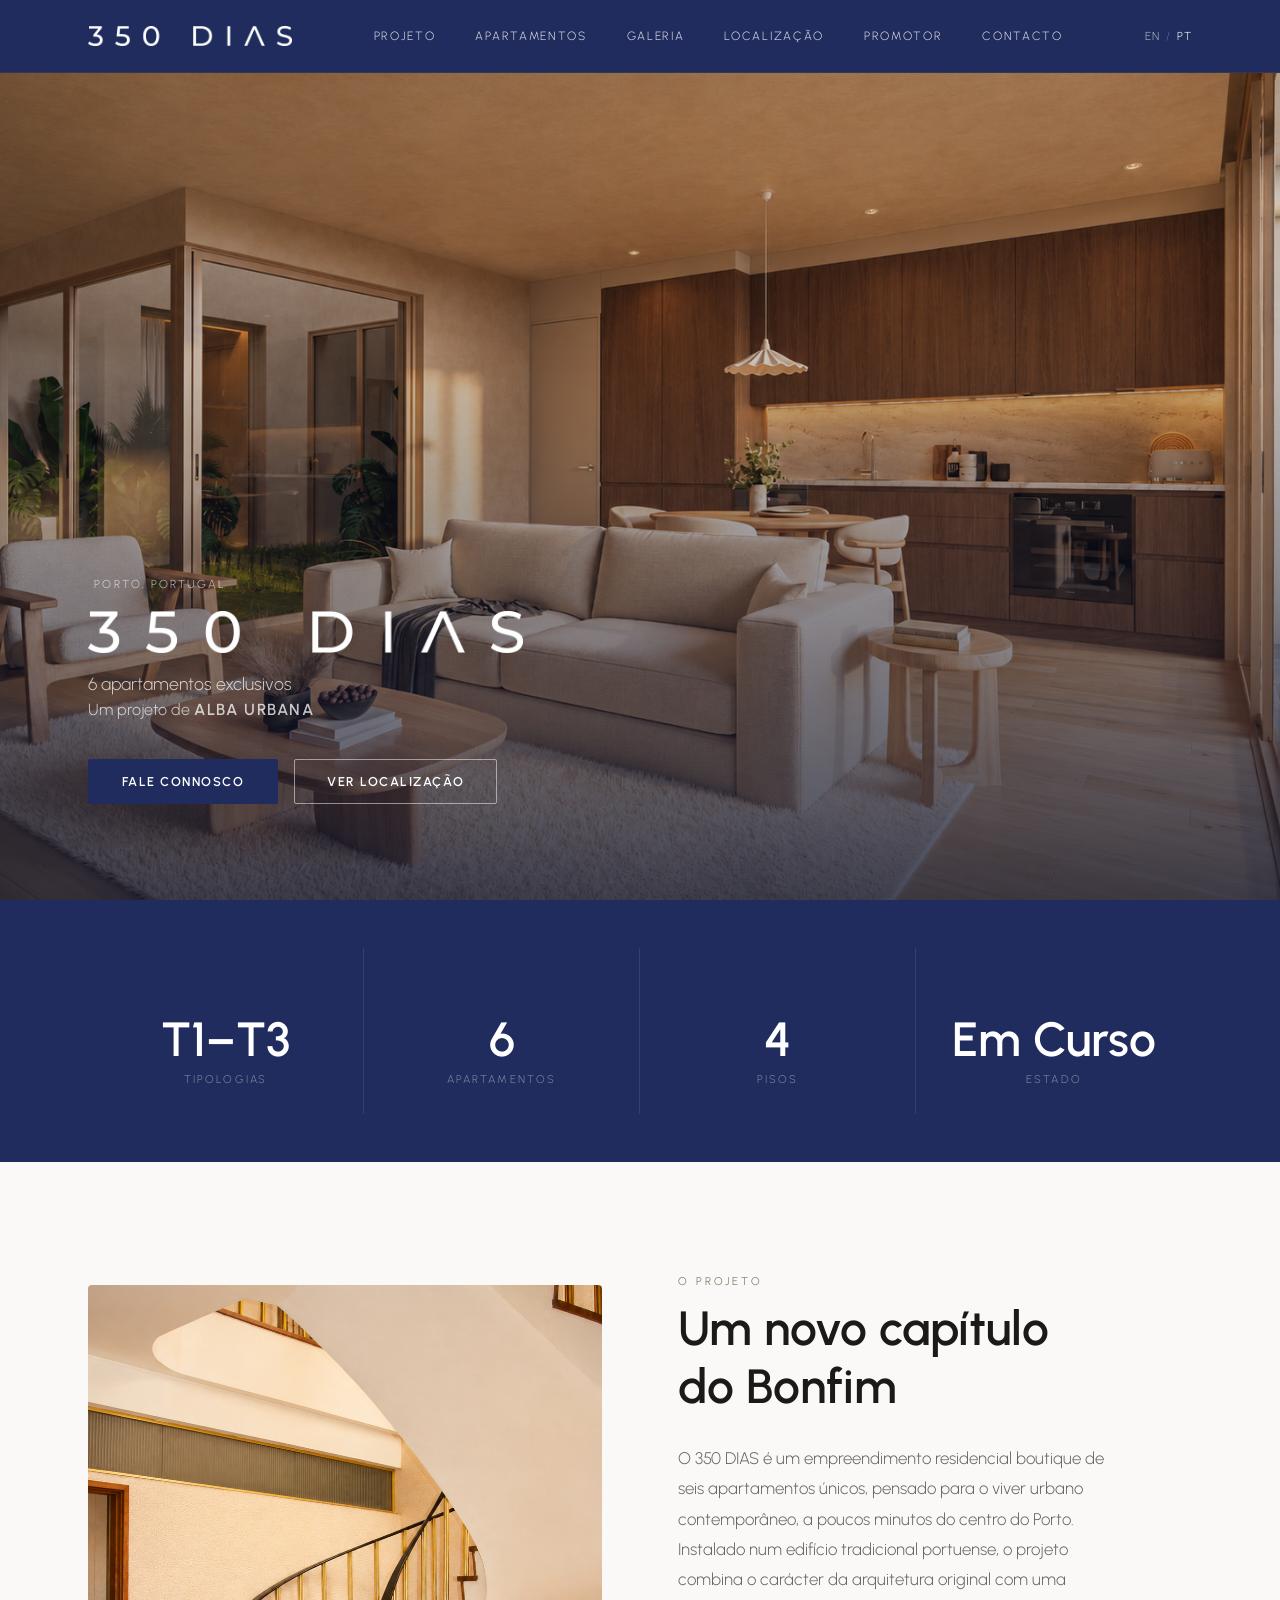
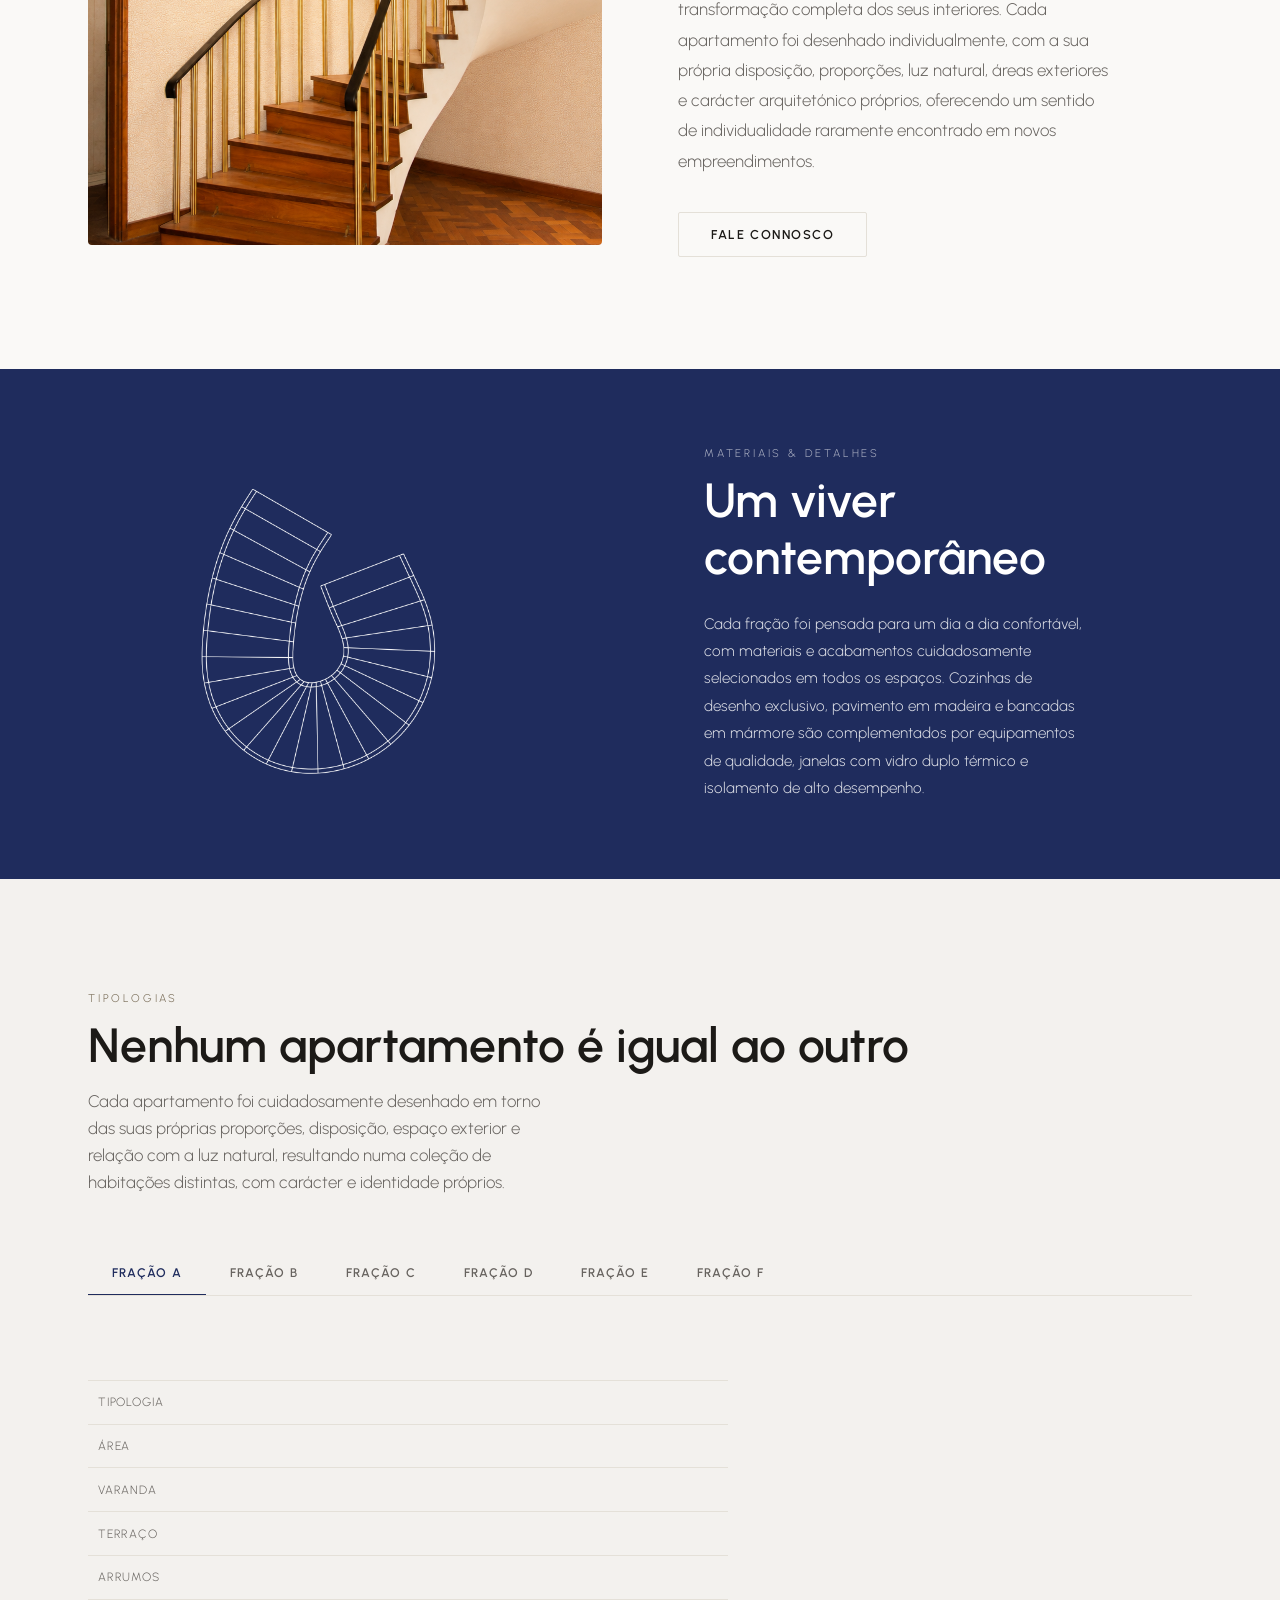
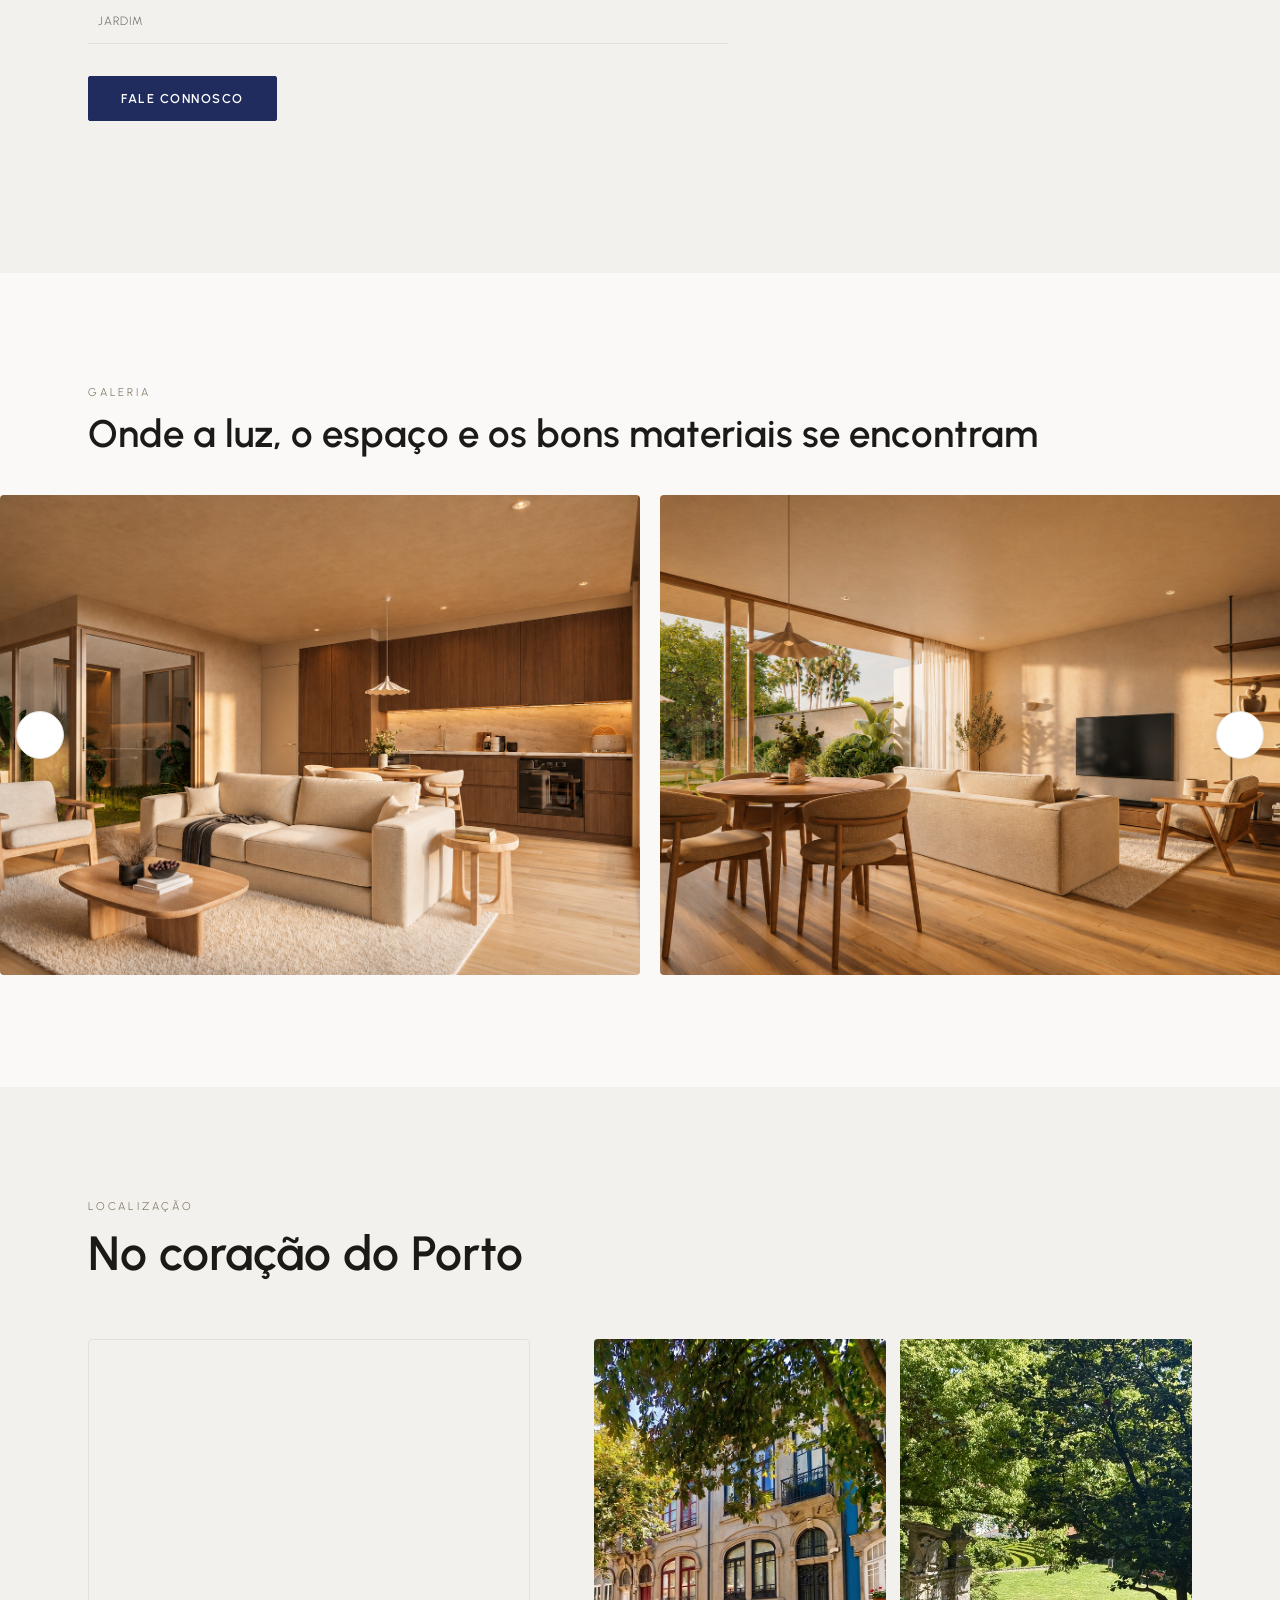
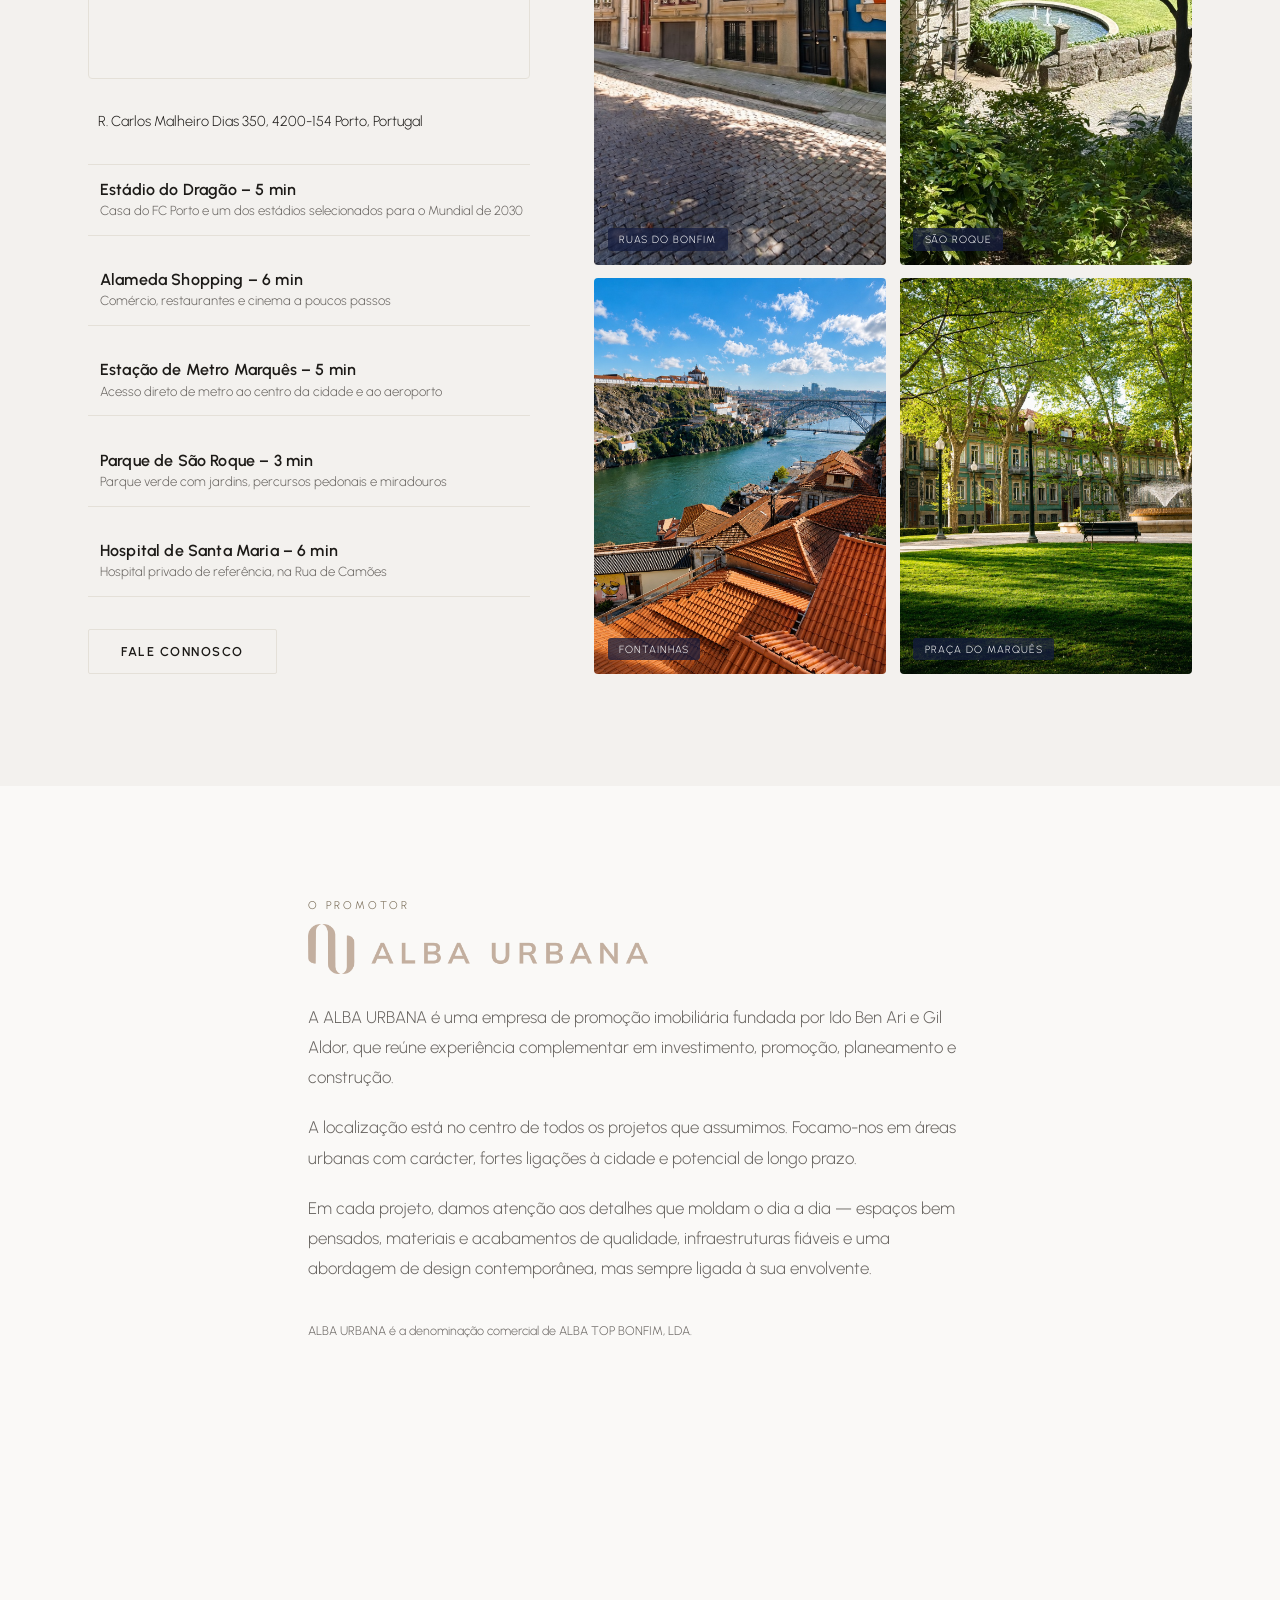
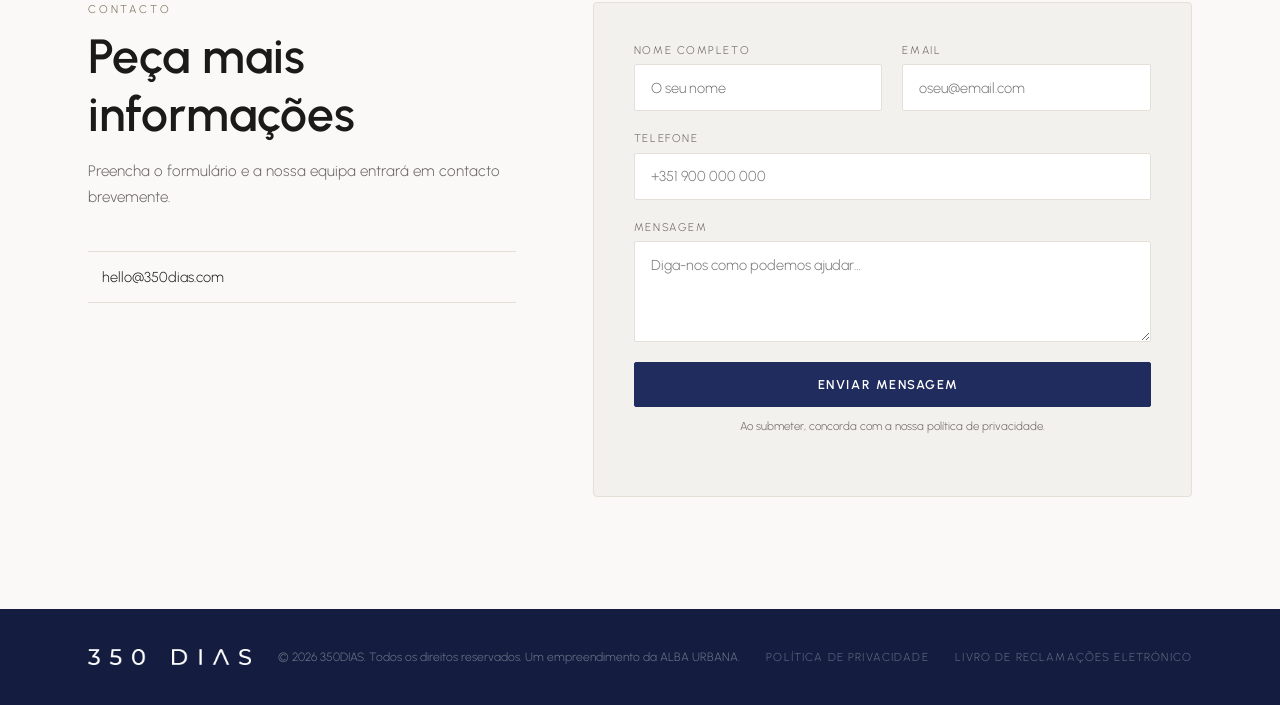
==== commit 13aac207: "Update copyright year to 2026 across all pages" ====
--- a/index-pt.html
+++ b/index-pt.html
@@ -442,7 +442,7 @@
   <footer class="footer">
     <div class="container footer__inner">
       <span class="footer__logo"><img src="images/350dias-logo-white.png" alt="350 DIAS" /></span>
-      <p class="footer__copy">© 2025 350DIAS. Todos os direitos reservados. Um empreendimento da ALBA URBANA.</p>
+      <p class="footer__copy">© 2026 350DIAS. Todos os direitos reservados. Um empreendimento da ALBA URBANA.</p>
       <a href="privacy-policy-pt.html" class="footer__privacy">Política de Privacidade</a>
       <a href="https://www.livroreclamacoes.pt/Inicio/" target="_blank" rel="noopener" class="footer__privacy">Livro de Reclamações Eletrónico</a>
     </div>
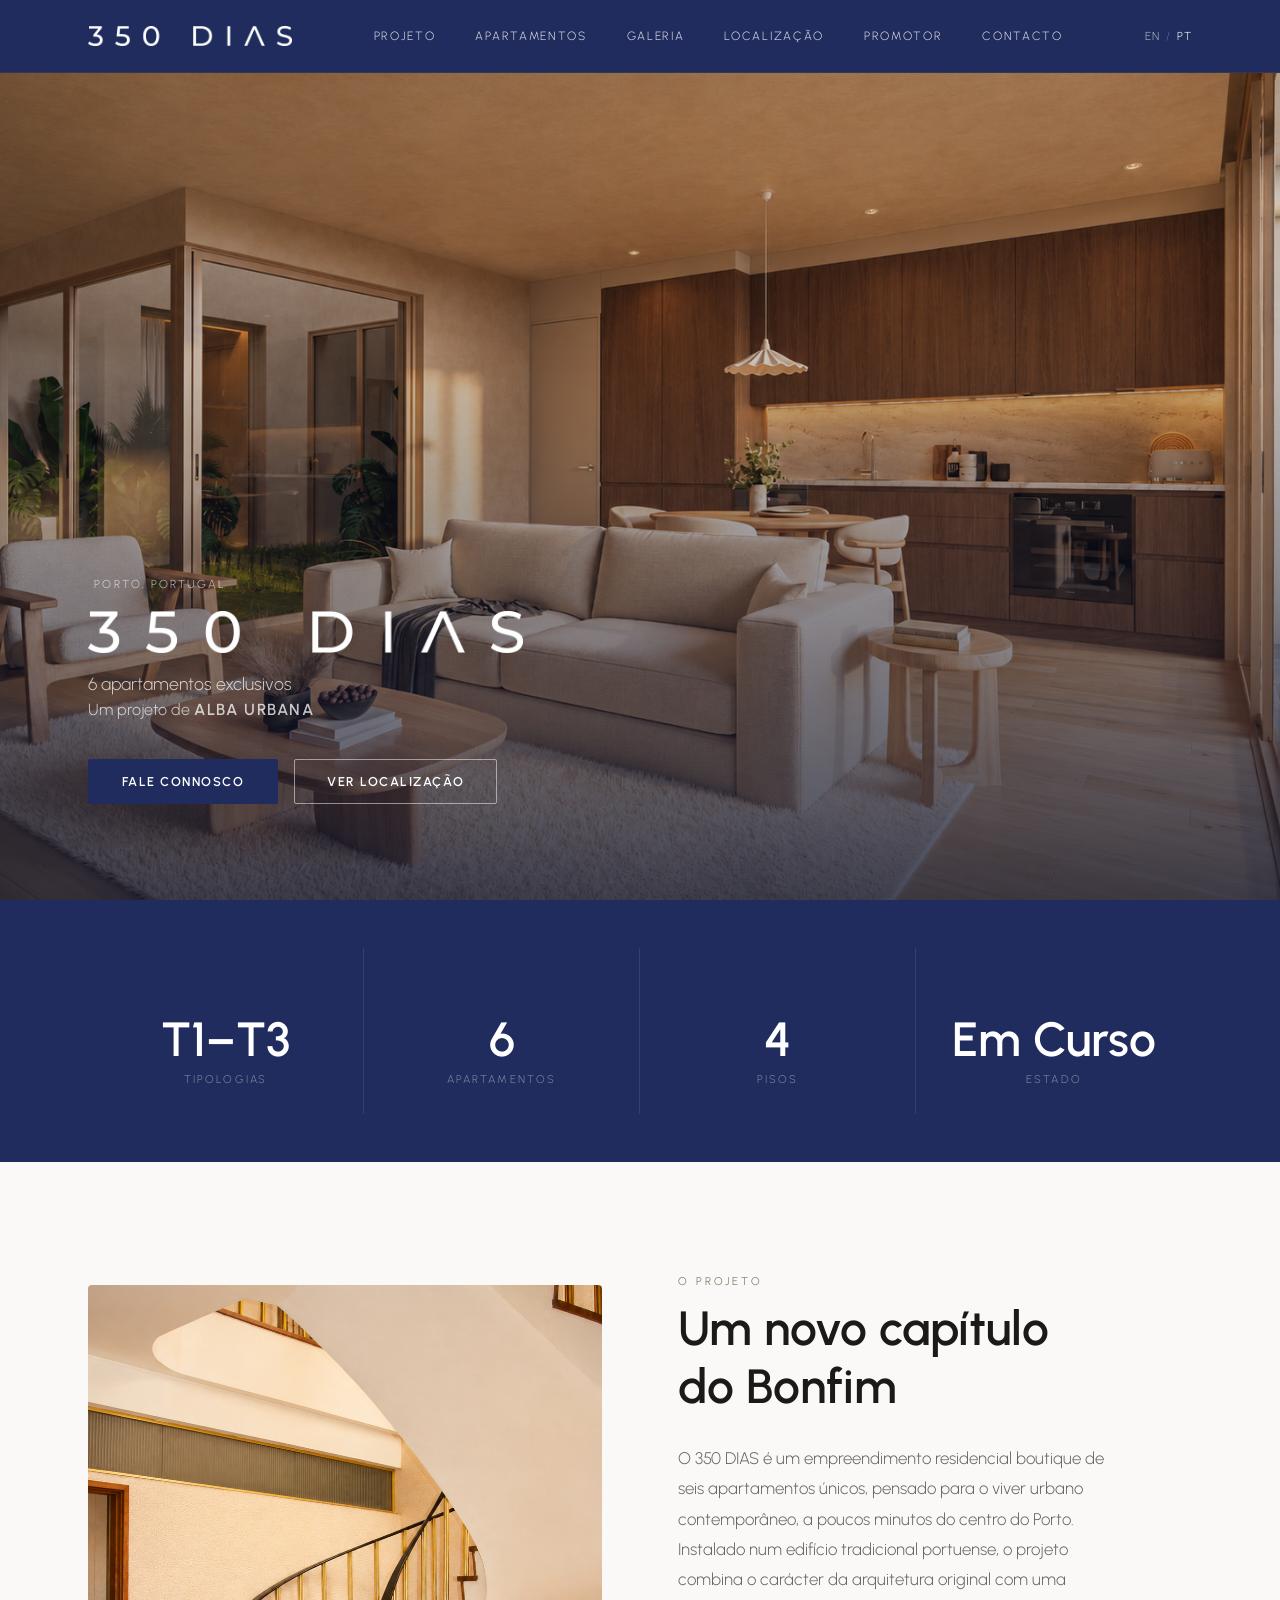
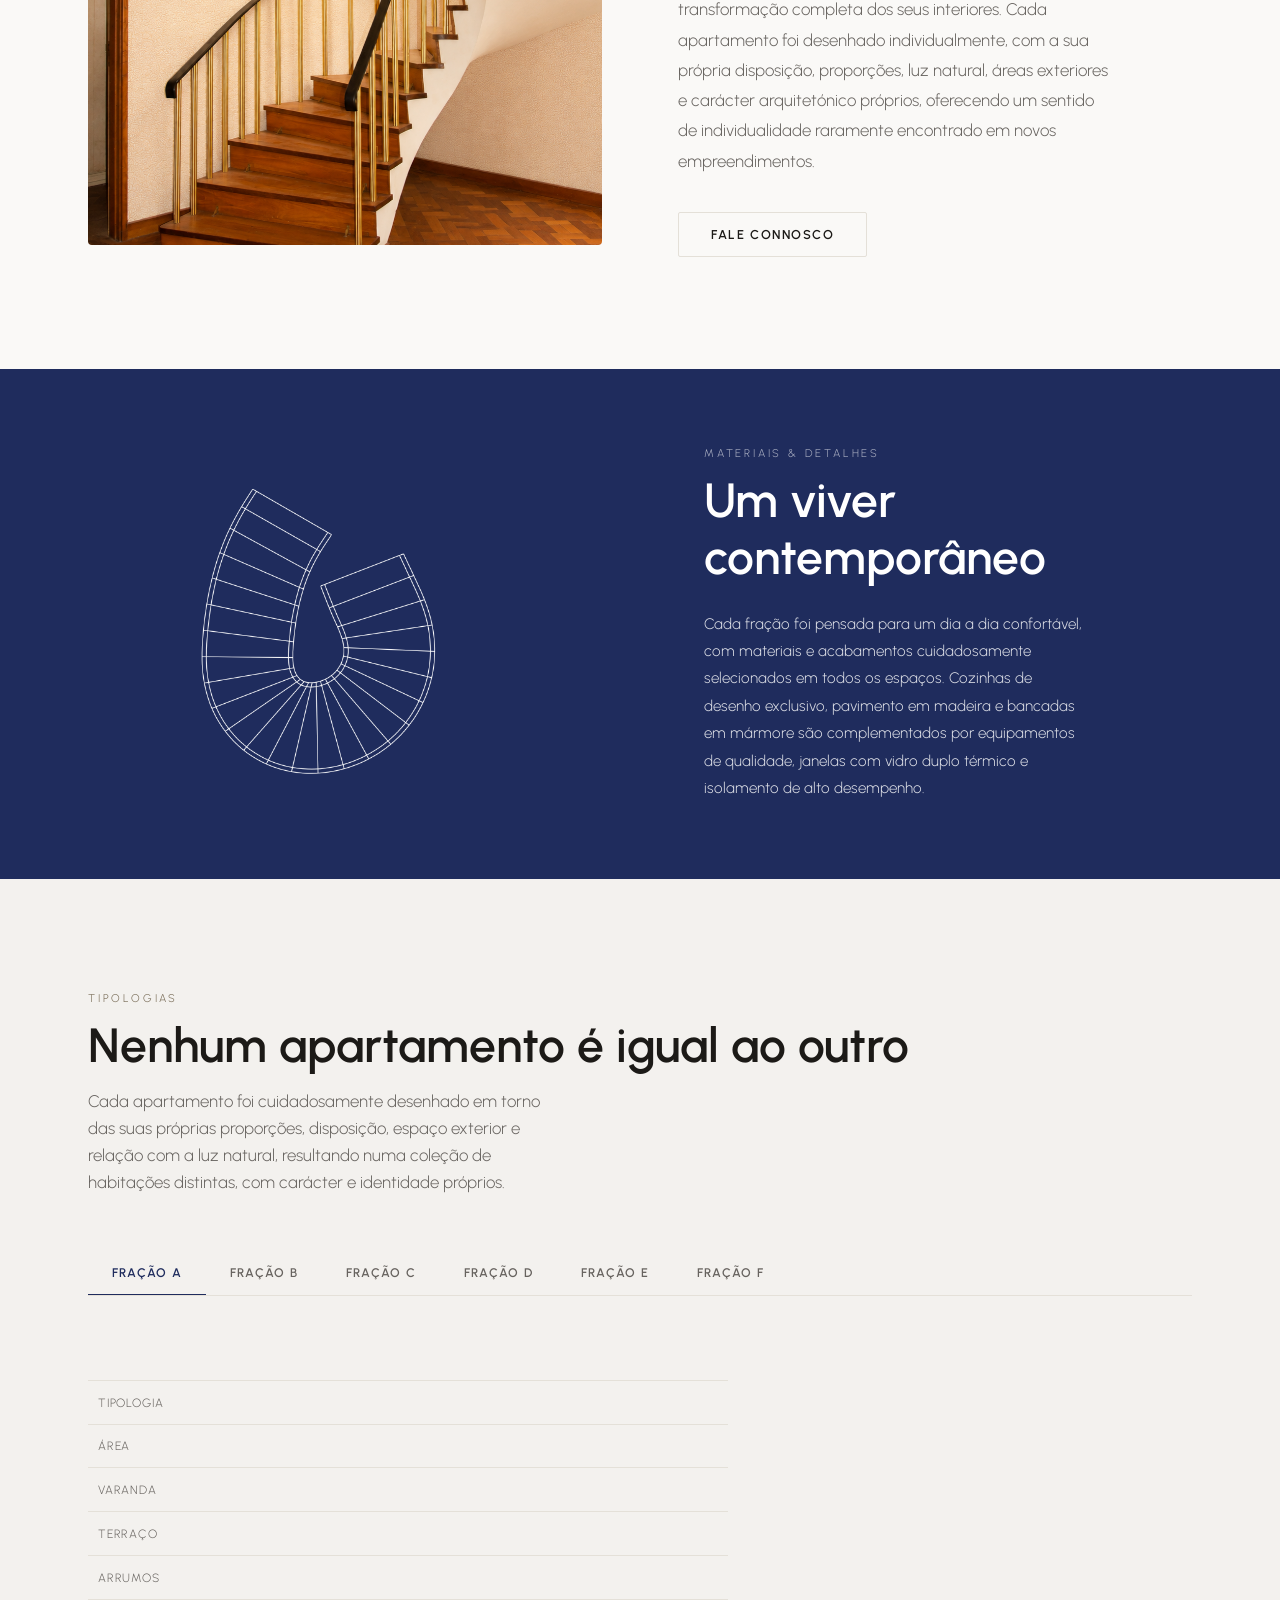
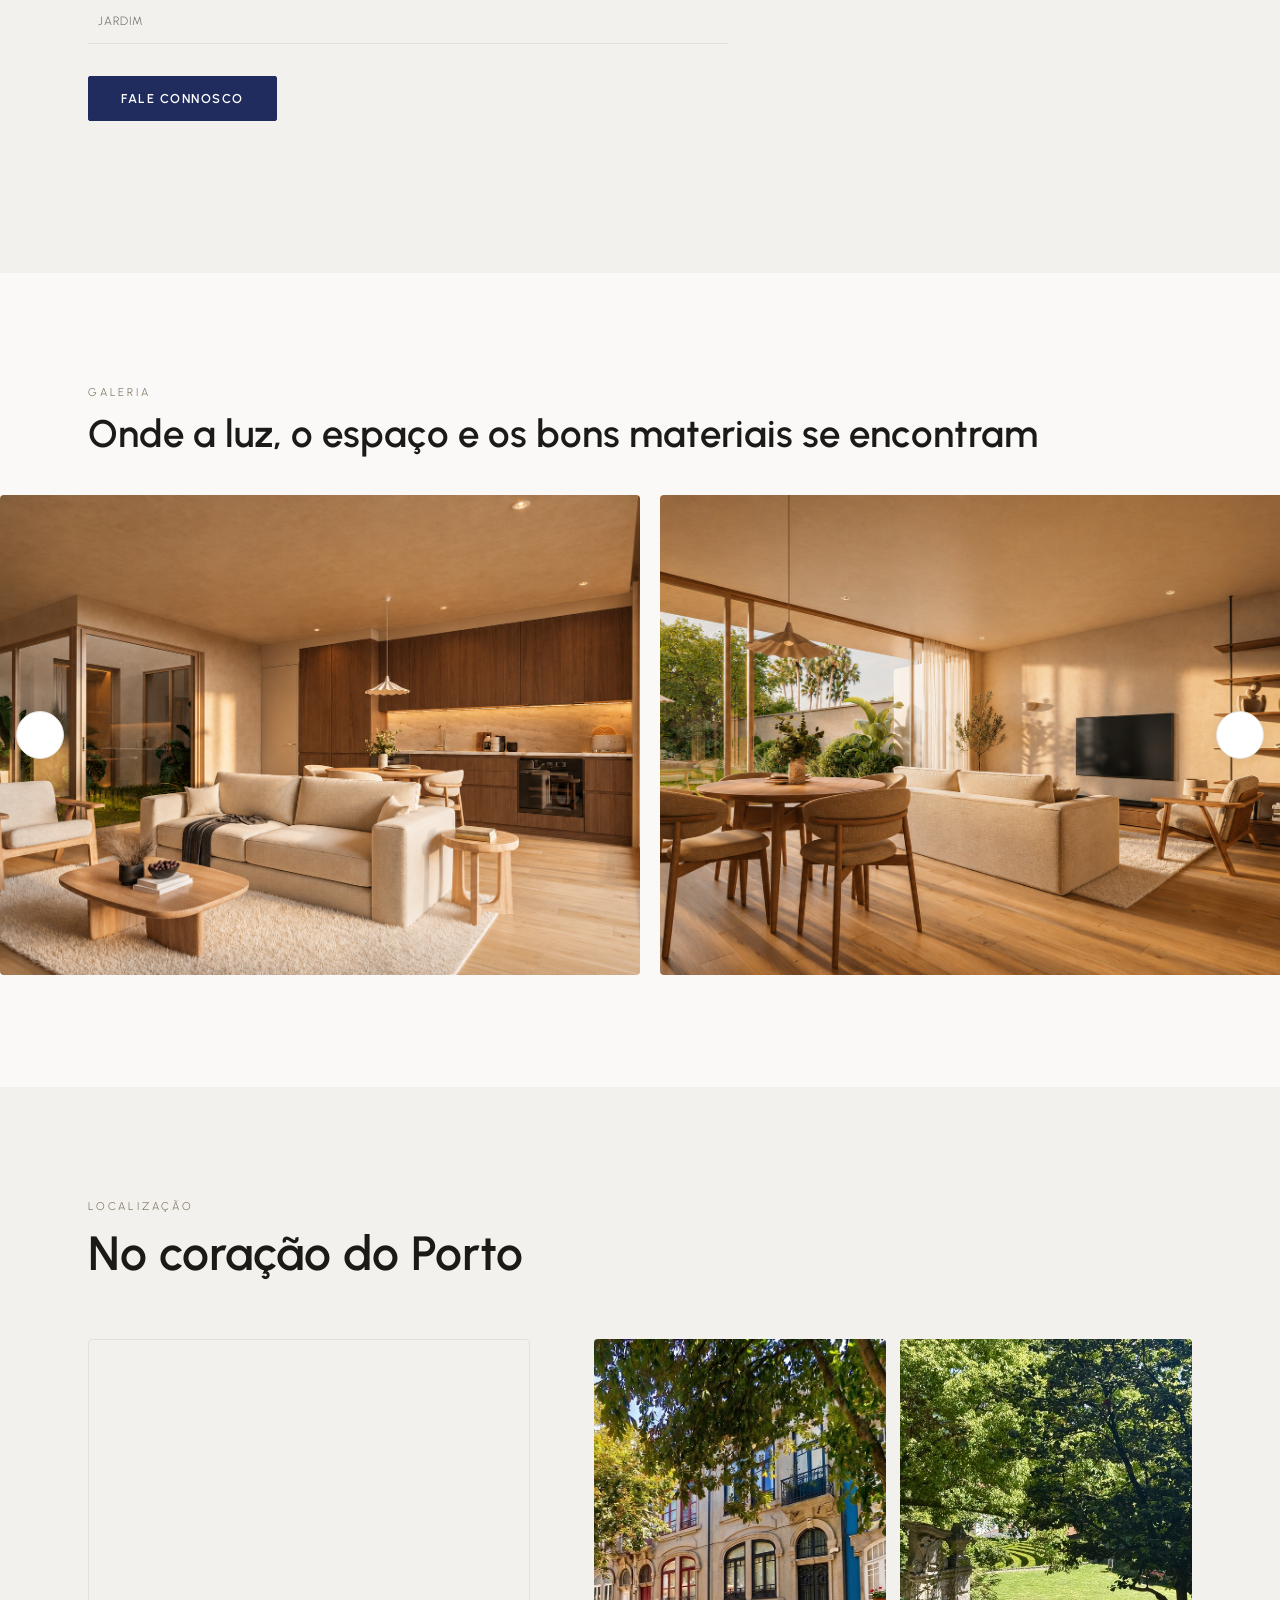
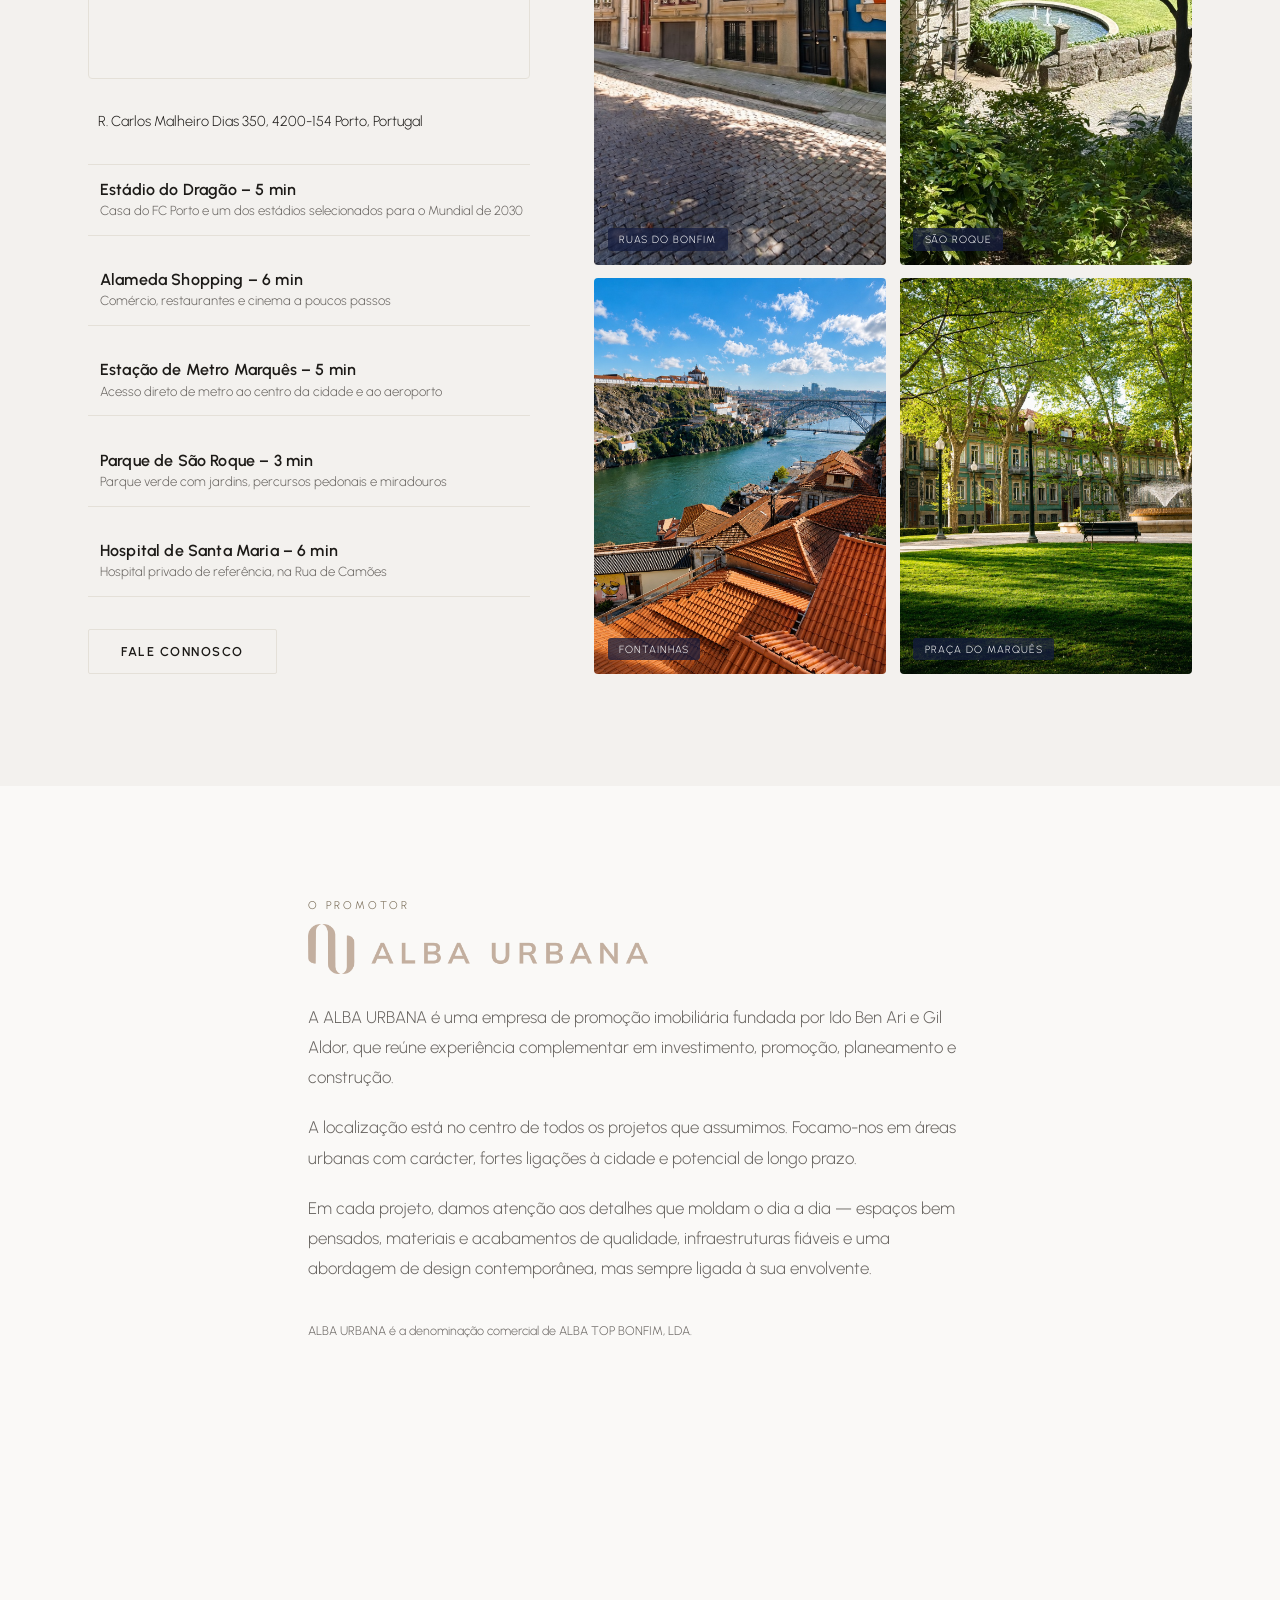
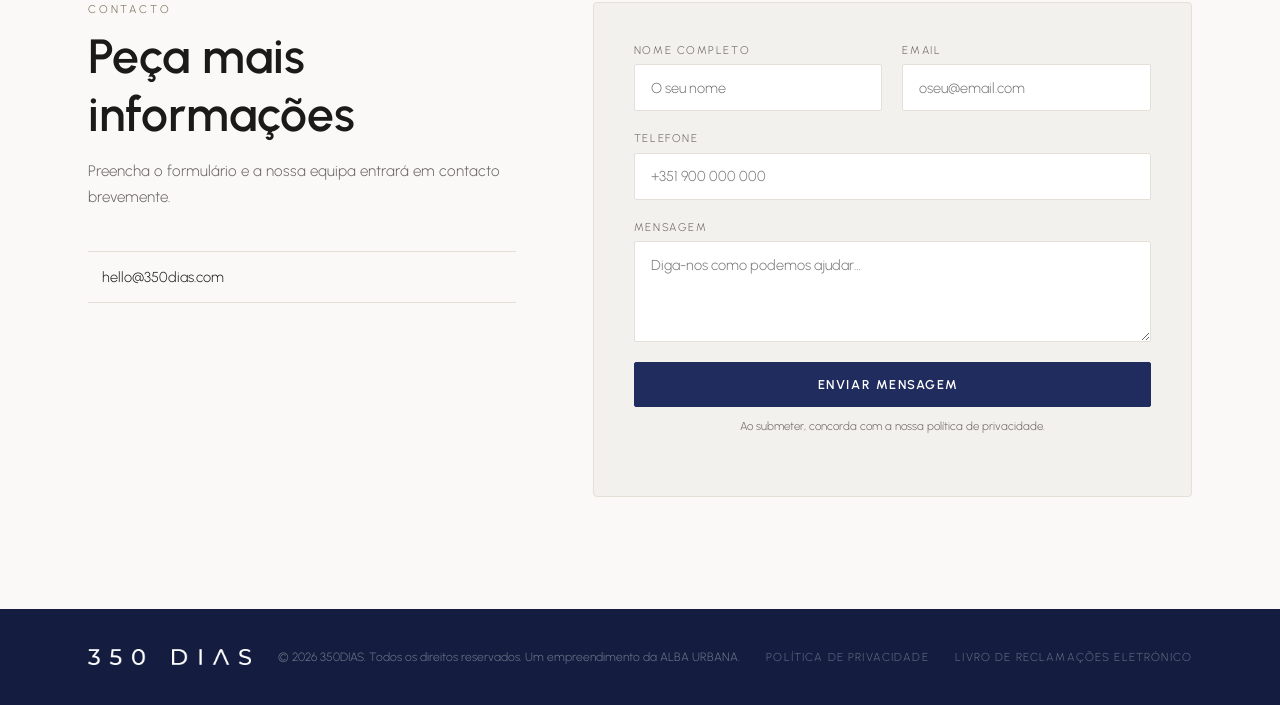
==== commit ec0bfab1: "Fix Open Graph image URL to absolute path for WhatsApp/social link previews" ====
--- a/index-pt.html
+++ b/index-pt.html
@@ -8,8 +8,13 @@
   <meta name="keywords" content="350DIAS, imobiliário Porto, apartamentos de luxo, residencial Porto" />
   <meta property="og:title" content="350DIAS — Uma Nova Visão Residencial no Porto" />
   <meta property="og:description" content="Empreendimento residencial exclusivo no Porto." />
-  <meta property="og:image" content="images/gallery-2.jpg" />
+  <meta property="og:image" content="https://350dias.com/images/gallery-2.jpg" />
+  <meta property="og:url" content="https://350dias.com/index-pt.html" />
   <meta property="og:type" content="website" />
+  <meta name="twitter:card" content="summary_large_image" />
+  <meta name="twitter:title" content="350DIAS — Uma Nova Visão Residencial no Porto" />
+  <meta name="twitter:description" content="Empreendimento residencial exclusivo no Porto." />
+  <meta name="twitter:image" content="https://350dias.com/images/gallery-2.jpg" />
 
   <!-- Fonts: self-hosted (no external CDN — avoids sending visitor IPs to Google before consent) -->
   <link rel="stylesheet" href="assets/fonts/fonts.css" />
--- a/styles.css
+++ b/styles.css
@@ -388,7 +388,7 @@
 .apt-floor img {
   display: block; width: auto; height: 100%; max-width: 100%;
   object-fit: contain;
-  background: #fff;
+  background: var(--color-surface);
   transition: opacity 0.3s ease;
 }
 .apt-floor__label {
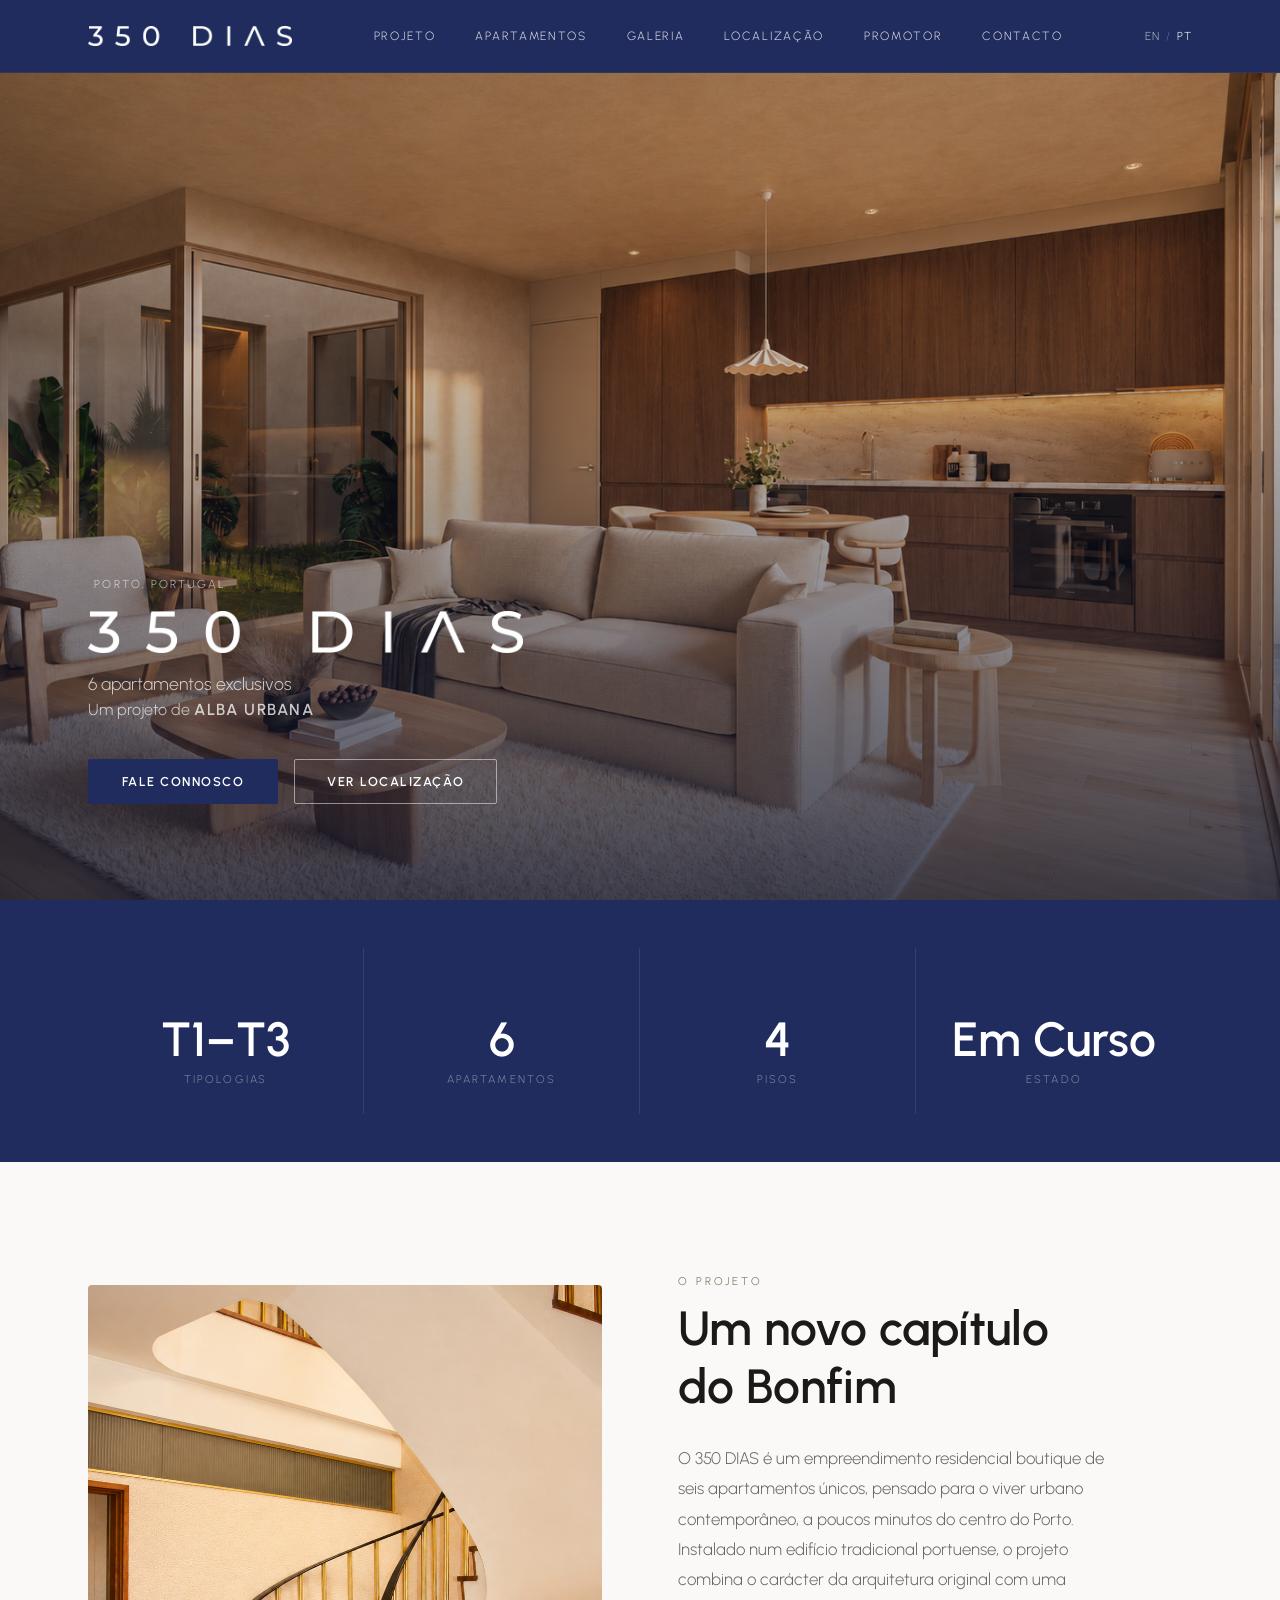
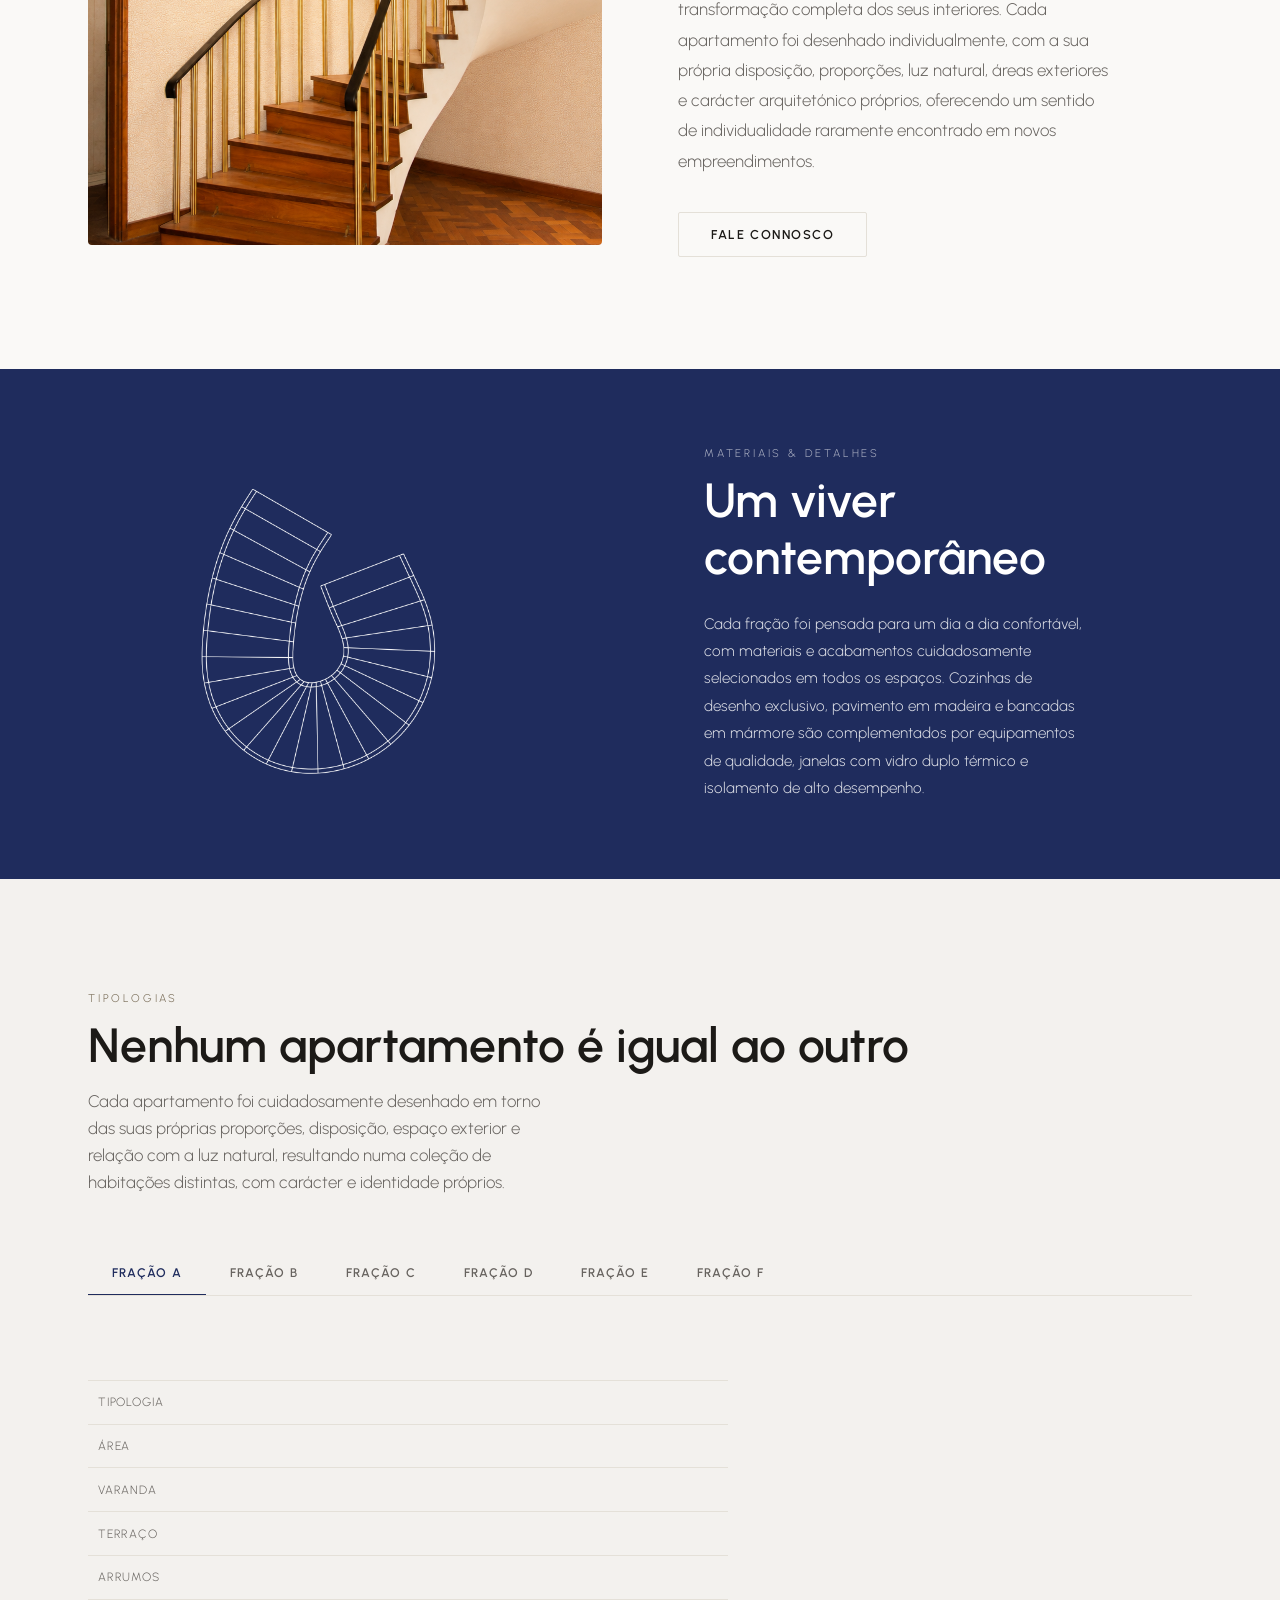
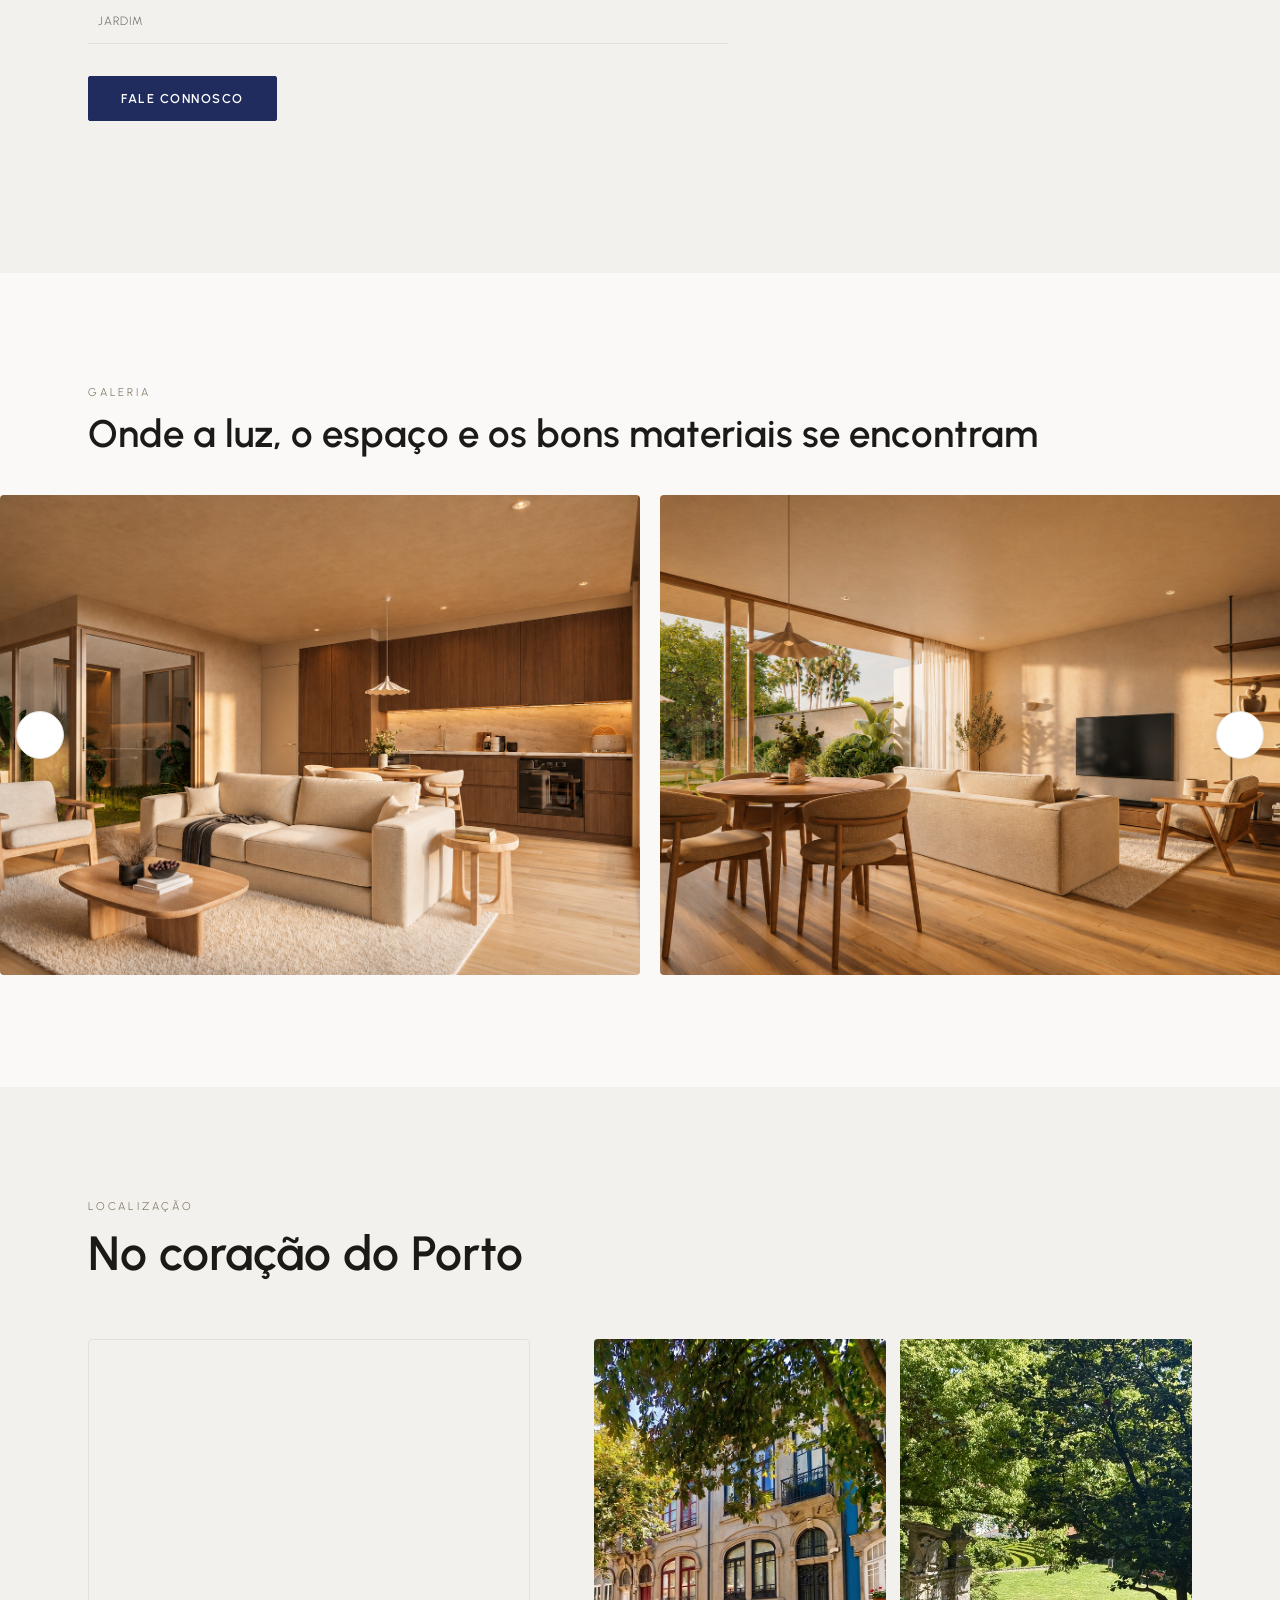
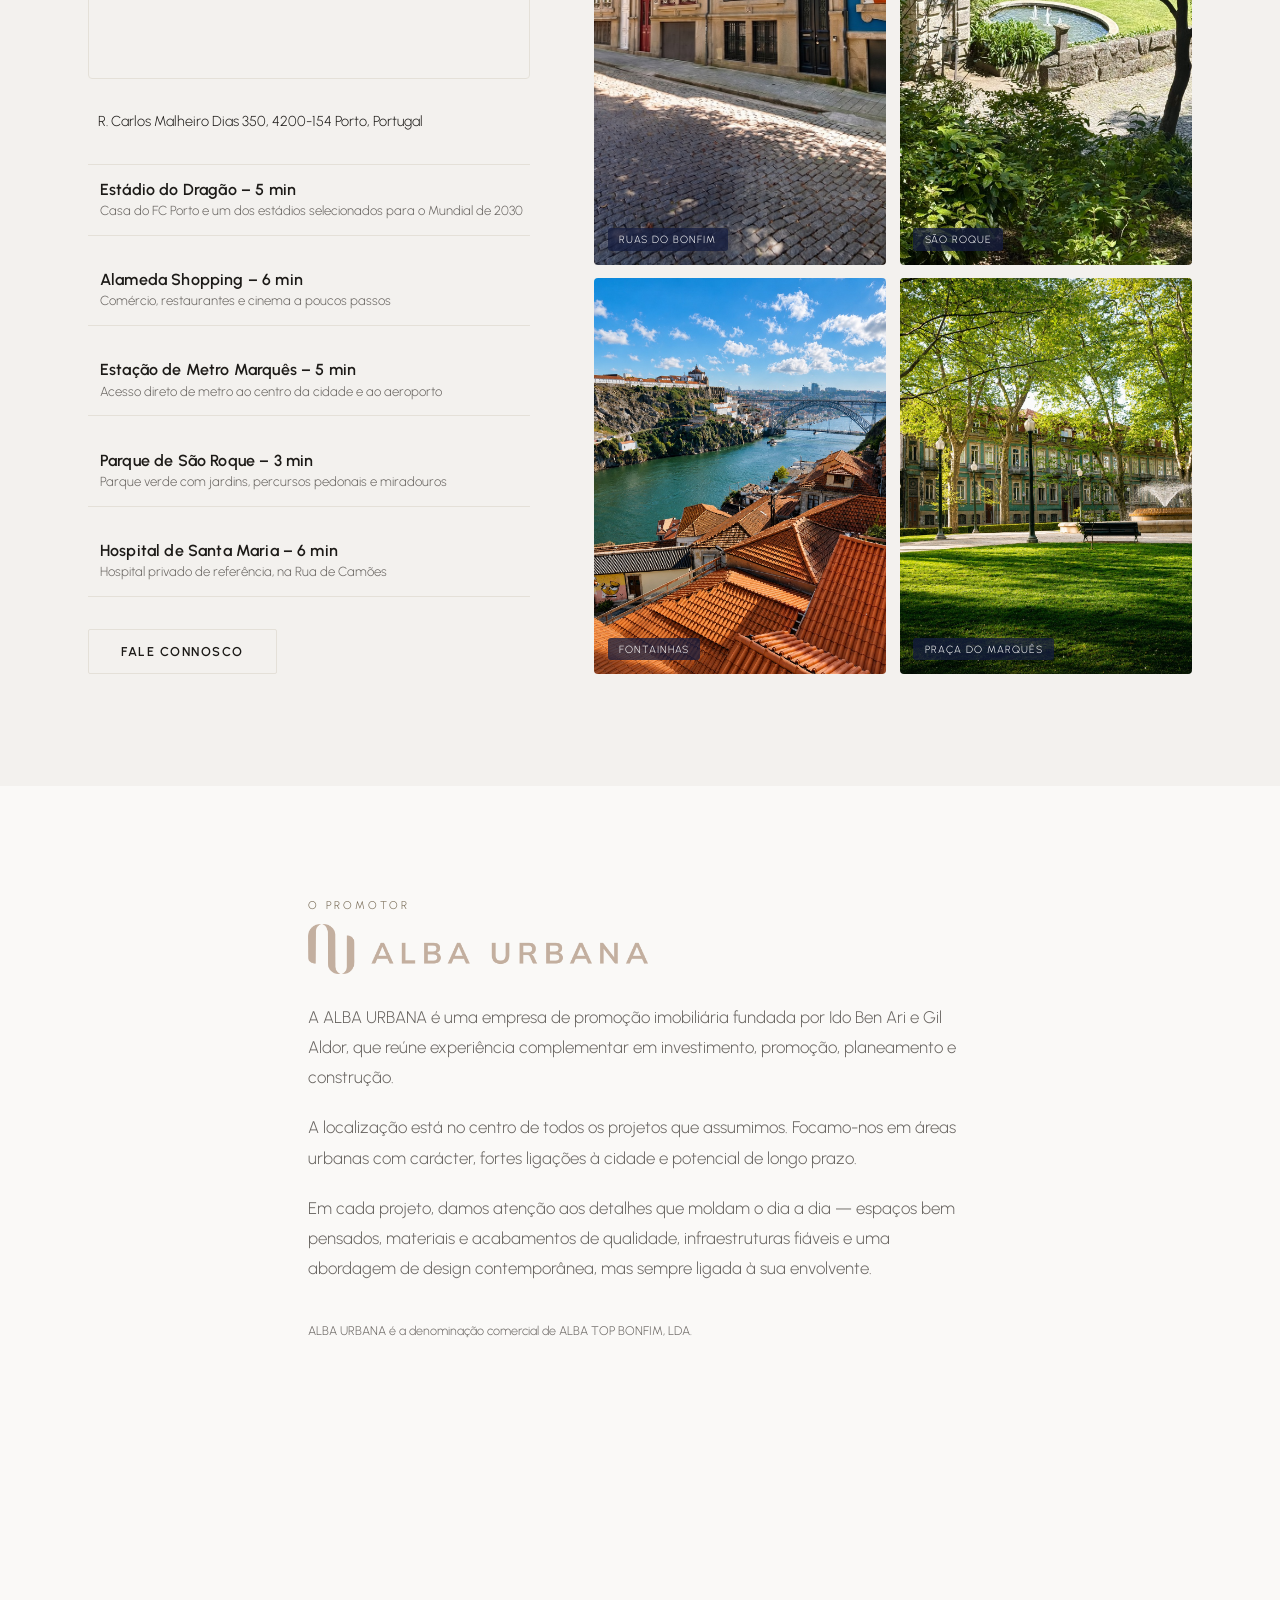
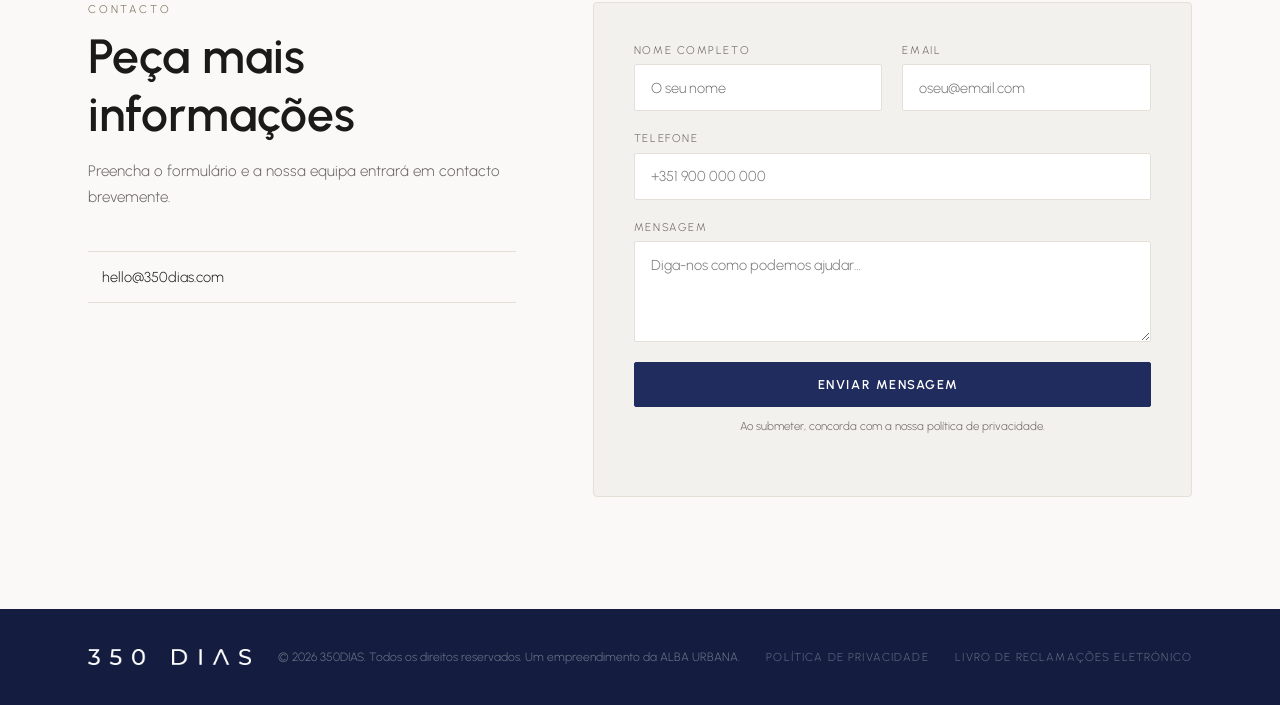
==== commit 047b0d54: "Add optimized 1200x630 image for social link previews (WhatsApp/Facebook/Discord)" ====
--- a/index-pt.html
+++ b/index-pt.html
@@ -8,13 +8,16 @@
   <meta name="keywords" content="350DIAS, imobiliário Porto, apartamentos de luxo, residencial Porto" />
   <meta property="og:title" content="350DIAS — Uma Nova Visão Residencial no Porto" />
   <meta property="og:description" content="Empreendimento residencial exclusivo no Porto." />
-  <meta property="og:image" content="https://350dias.com/images/gallery-2.jpg" />
+  <meta property="og:image" content="https://350dias.com/images/og-share.jpg" />
+  <meta property="og:image:width" content="1200" />
+  <meta property="og:image:height" content="630" />
   <meta property="og:url" content="https://350dias.com/index-pt.html" />
+  <meta property="og:site_name" content="350DIAS" />
   <meta property="og:type" content="website" />
   <meta name="twitter:card" content="summary_large_image" />
   <meta name="twitter:title" content="350DIAS — Uma Nova Visão Residencial no Porto" />
   <meta name="twitter:description" content="Empreendimento residencial exclusivo no Porto." />
-  <meta name="twitter:image" content="https://350dias.com/images/gallery-2.jpg" />
+  <meta name="twitter:image" content="https://350dias.com/images/og-share.jpg" />
 
   <!-- Fonts: self-hosted (no external CDN — avoids sending visitor IPs to Google before consent) -->
   <link rel="stylesheet" href="assets/fonts/fonts.css" />
